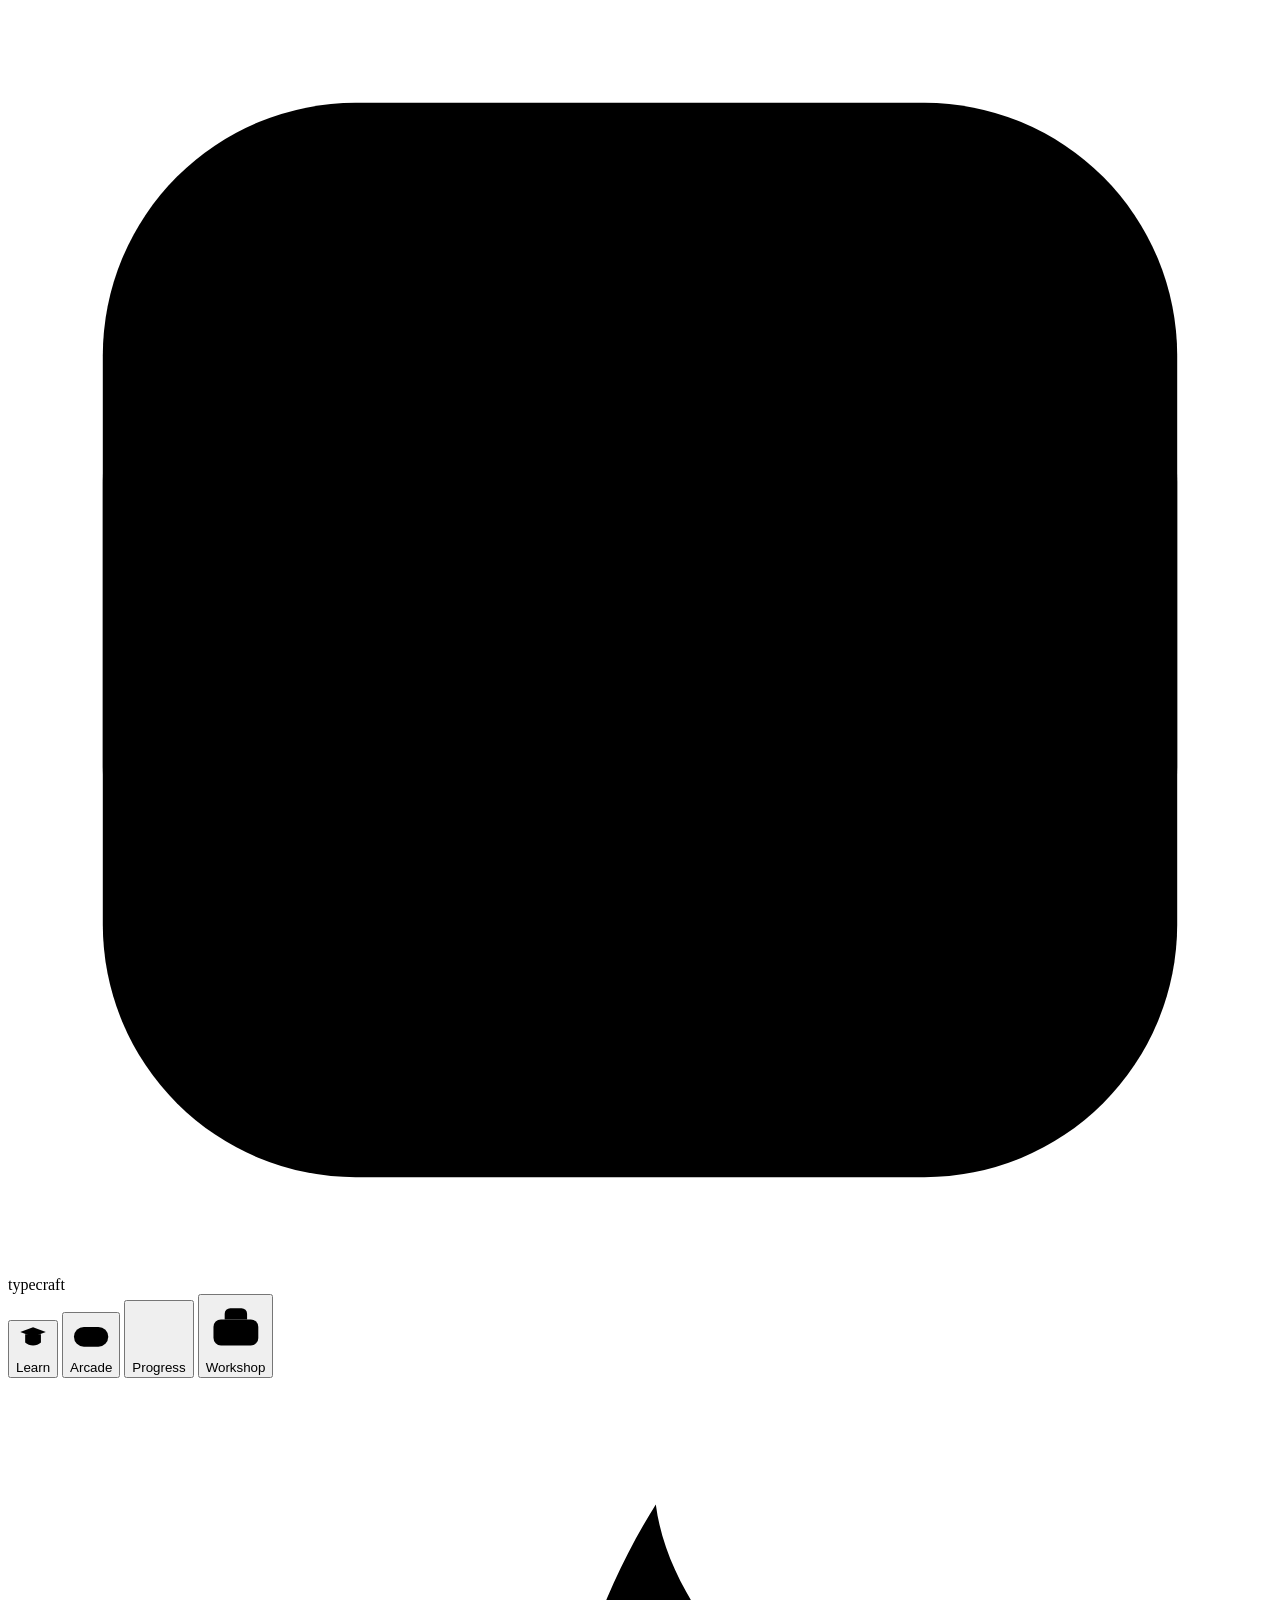
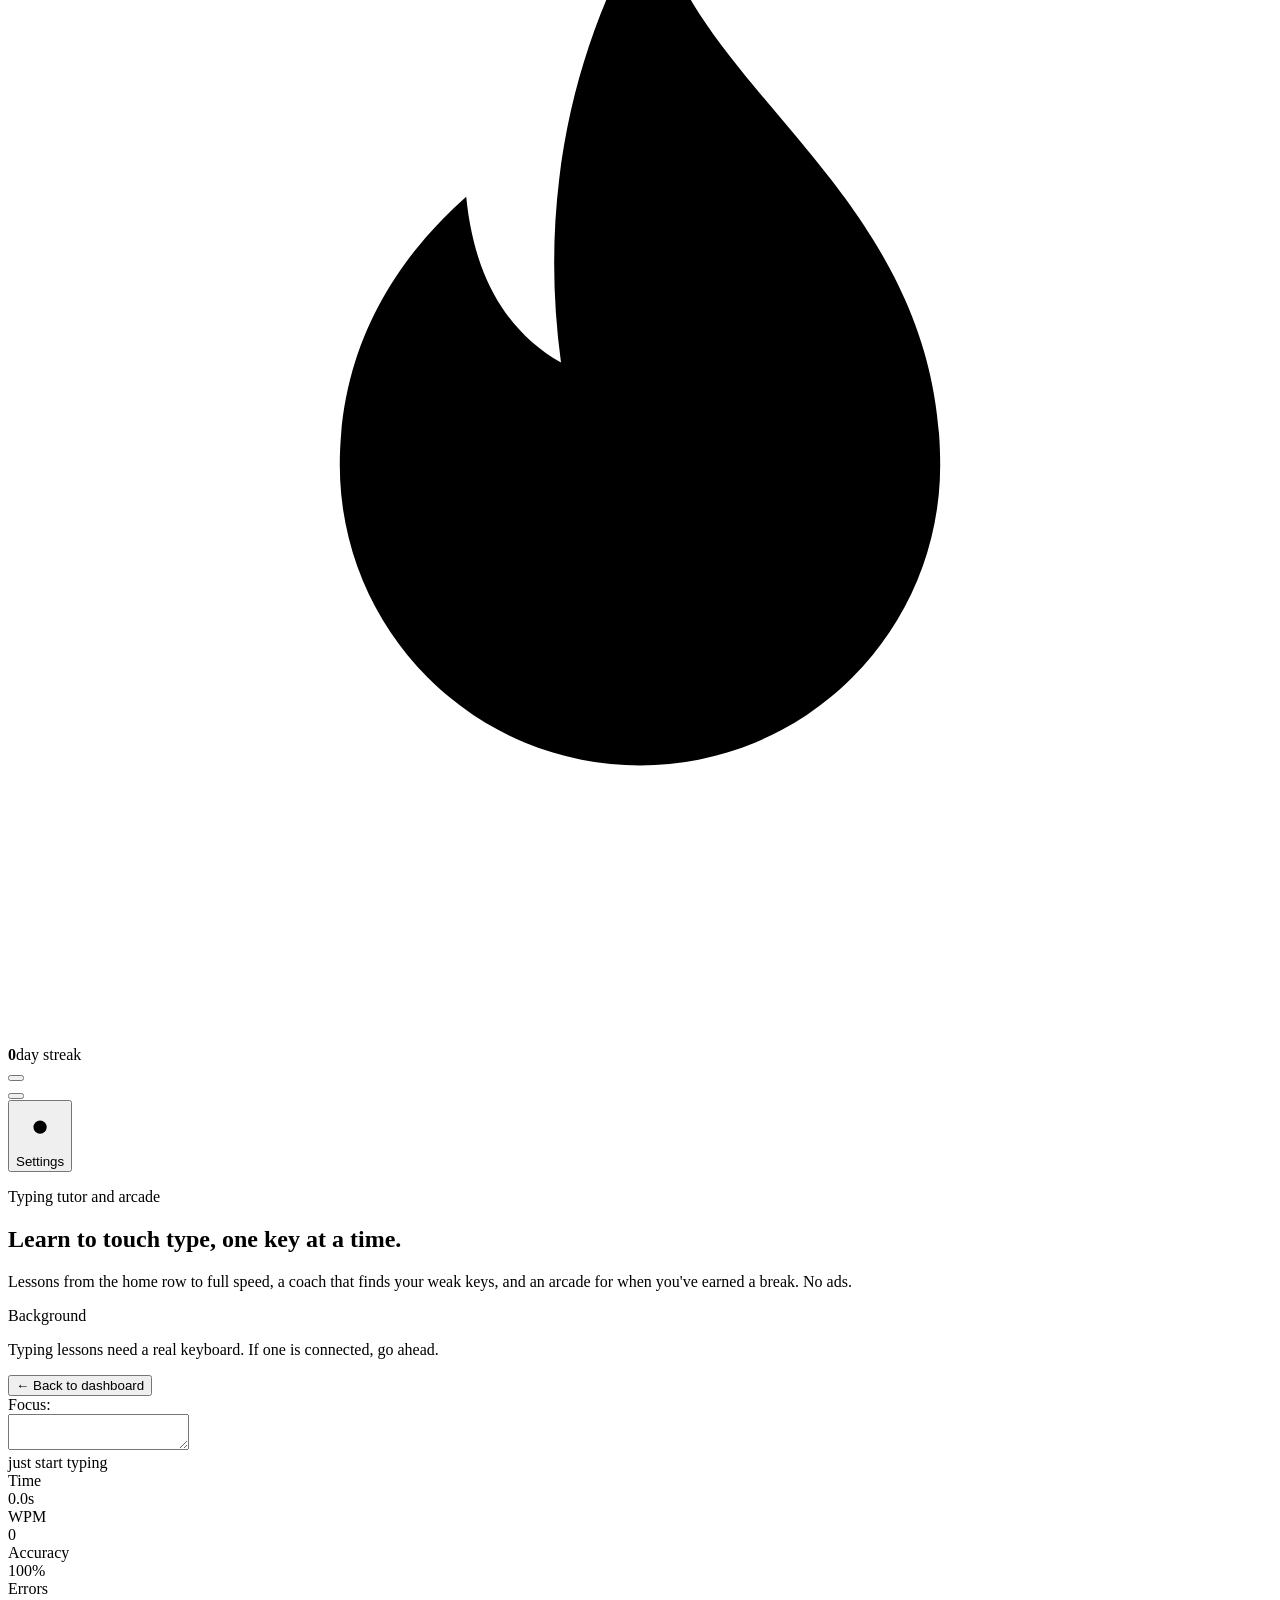
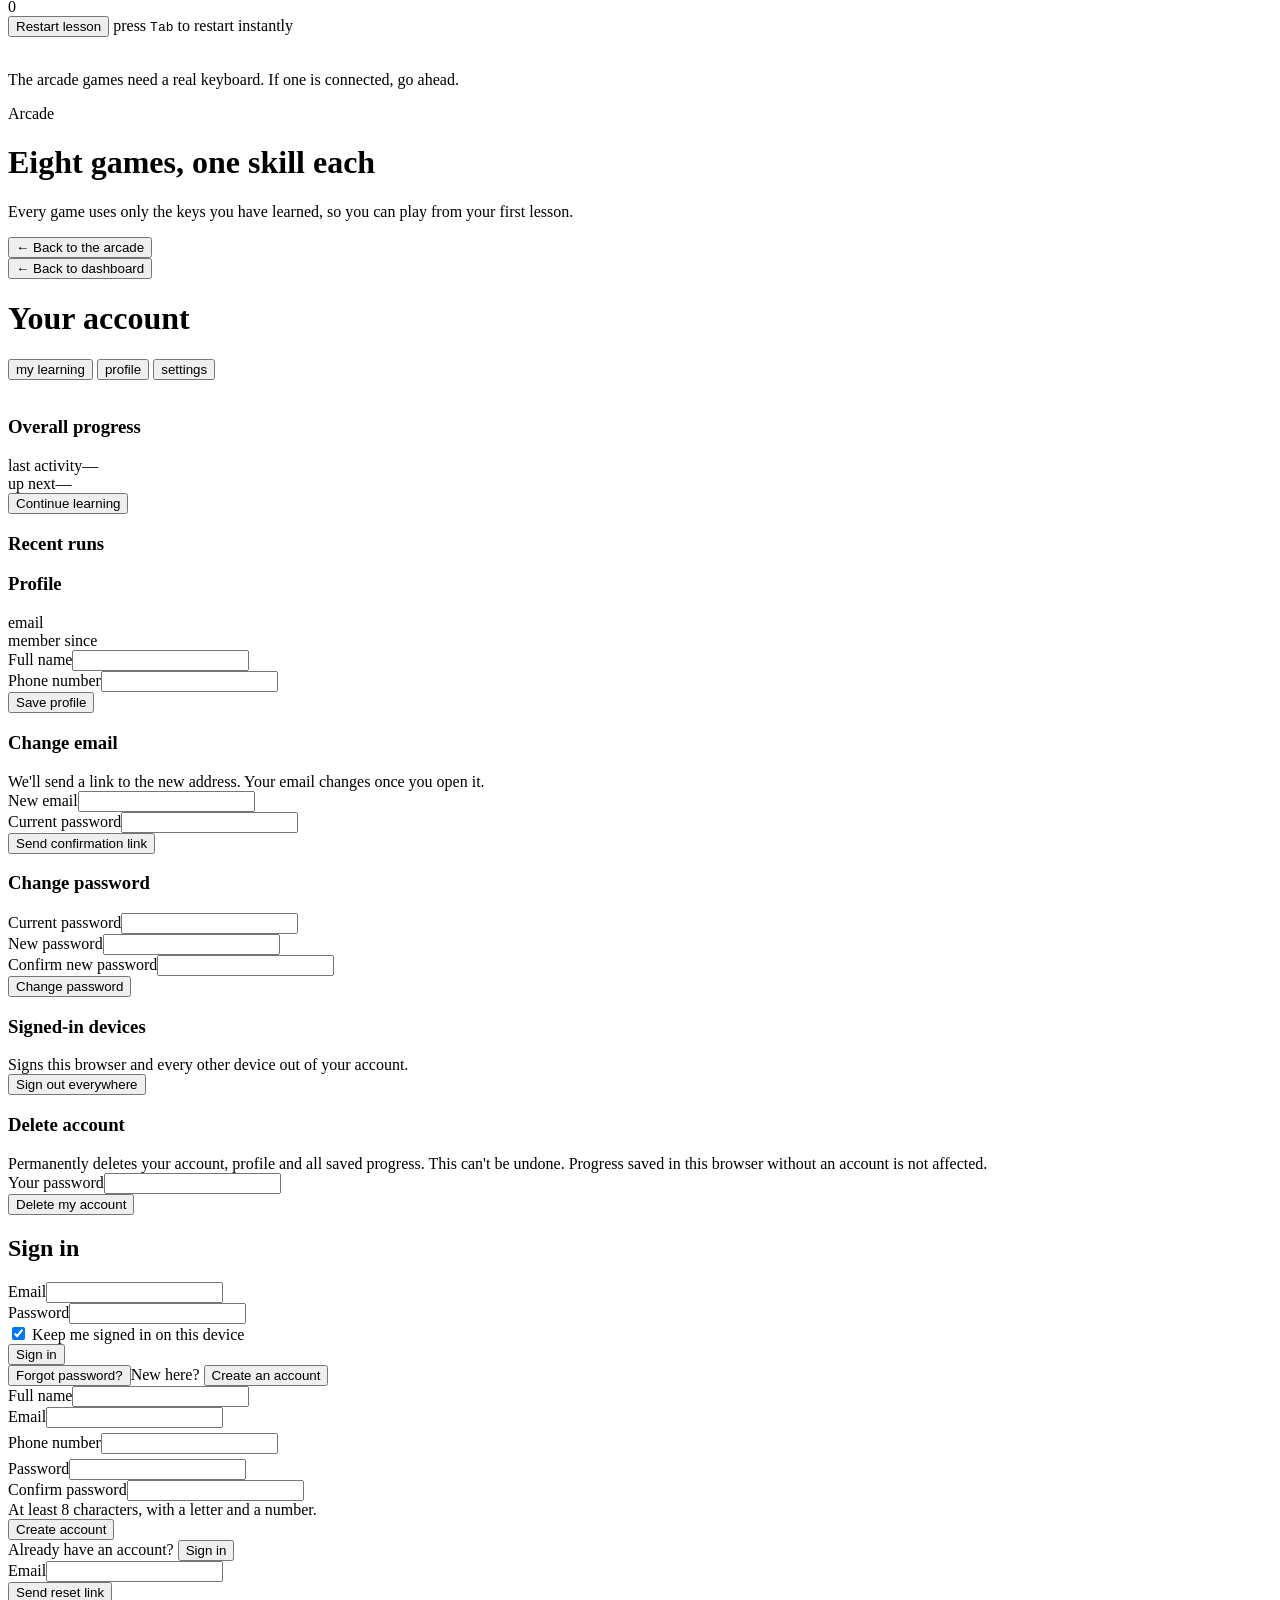
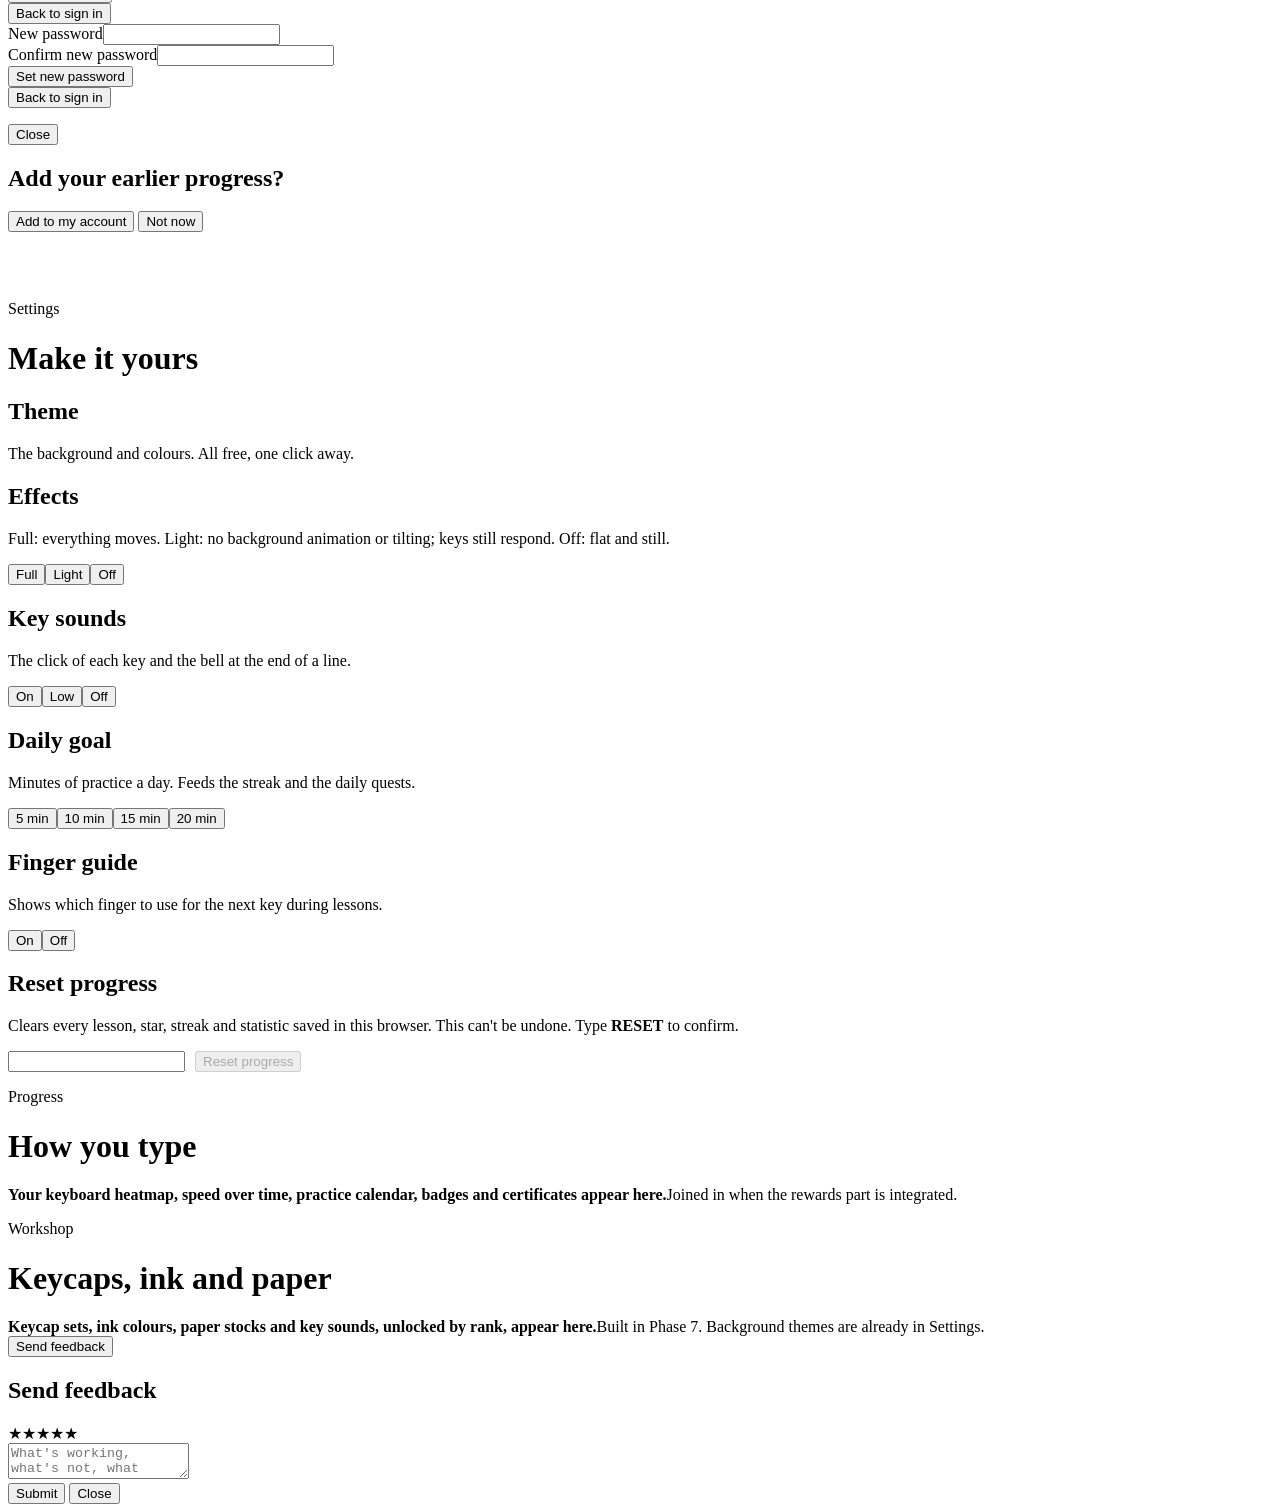
==== index.html @ b1b57174 "Merge pull request #20 from mayankbhadauria08/admin/unlock-rules Unlock conditions: choose each plan" ====
<!DOCTYPE html>
<html lang="en" data-theme="dark">
<head>
<meta charset="UTF-8">
<meta name="viewport" content="width=device-width, initial-scale=1.0">
<title>TypeCraft</title>
<link rel="icon" type="image/svg+xml" href="data:image/svg+xml,%3Csvg xmlns='http://www.w3.org/2000/svg' viewBox='0 0 40 40'%3E%3Crect x='3' y='7' width='34' height='30' rx='8' fill='%23177a6c'/%3E%3Crect x='3' y='3' width='34' height='29' rx='8' fill='%2345cdb6'/%3E%3Cpath d='M12.5 11.5h15v4.2h-5.3V25h-4.4v-9.3h-5.3z' fill='%230c1615'/%3E%3C/svg%3E">
<link rel="preconnect" href="https://fonts.googleapis.com">
<link rel="preconnect" href="https://fonts.gstatic.com" crossorigin>
<link href="https://fonts.googleapis.com/css2?family=Fraunces:ital,opsz,wght@0,9..144,400..700;1,9..144,400..700&family=IBM+Plex+Mono:wght@400;500;600&family=IBM+Plex+Sans:wght@400;500;600&display=swap" rel="stylesheet">
<link rel="manifest" href="manifest.webmanifest">
<meta name="theme-color" content="#070b0a">
<link rel="stylesheet" href="css/app.css">
<link rel="stylesheet" href="css/next.css">
<link rel="stylesheet" href="css/games.css">
<link rel="stylesheet" href="css/rewards.css">
<link rel="stylesheet" href="css/typewriter.css">
<link rel="stylesheet" href="css/plan.css">
</head>
<body>
<canvas id="bgfx" hidden aria-hidden="true"></canvas>

  <div class="app-wrapper">

    <header class="dashboard-header topbar">
      <div class="brand" id="brandHome" title="Home"><svg class="brand-mark" viewBox="0 0 40 40" aria-hidden="true"><rect class="bm-base" x="3" y="7" width="34" height="30" rx="8"/><rect class="bm-top" x="3" y="3" width="34" height="29" rx="8"/><path class="bm-glyph" d="M12.5 11.5h15v4.2h-5.3V25h-4.4v-9.3h-5.3z"/></svg><span>type<span class="brand-accent">craft</span></span></div>
      <nav class="main-nav" aria-label="Main">
        <button id="navLearn" class="nav-btn" title="Learn" aria-current="page"><svg class="nb-svg" viewBox="0 0 16 16" aria-hidden="true"><path d="M2 4.2 8 2l6 2.2L8 6.4z"/><path d="M4.3 5.3v3.9c1 .9 2.3 1.4 3.7 1.4s2.7-.5 3.7-1.4V5.3"/></svg><span class="nav-label">Learn</span></button>
        <button id="funModeBtn" class="nav-btn" title="Arcade"><svg class="nb-svg" viewBox="0 0 16 16" aria-hidden="true"><rect x="1.5" y="4.5" width="13" height="7.5" rx="3.75"/><path d="M5.25 6.75v3M3.75 8.25h3M10.3 7.4h.01M12.1 9.1h.01"/></svg><span class="nav-label">Arcade</span></button>
        <button id="navProgress" class="nav-btn" title="Progress"><svg class="nb-svg" viewBox="0 0 16 16" aria-hidden="true"><path d="M2 13.5h12M4 11V8M7 11V5M10 11V7M13 11V3"/></svg><span class="nav-label">Progress</span></button>
        <button id="navWorkshop" class="nav-btn" title="Workshop"><svg class="nb-svg" viewBox="0 0 16 16" aria-hidden="true"><rect x="2" y="6" width="12" height="7" rx="2"/><path d="M5 6V4.5A1.5 1.5 0 0 1 6.5 3h3A1.5 1.5 0 0 1 11 4.5V6M6 9.5h4"/></svg><span class="nav-label">Workshop</span></button>
      </nav>
      <div class="header-actions">
        <div class="streak-display" title="Consecutive days practiced"><svg class="nb-svg" viewBox="0 0 16 16" aria-hidden="true"><path d="M8.2 1.6c.3 2.3 3.6 3.6 3.6 7.1a3.8 3.8 0 0 1-7.6 0c0-1.5.7-2.6 1.6-3.4.1 1 .5 1.7 1.2 2.1-.3-2.2.2-4.2 1.2-5.8z"/></svg><b id="streakCount">0</b><span class="streak-label">day streak</span></div>
        <div class="rank-chip" id="rankChip" hidden></div>
        <button id="soundToggle" class="nav-btn icon-btn" title="Key sounds: on, low or off"></button>
        <div class="theme-wrap">
          <button id="themeToggle" class="nav-btn icon-btn" title="Background theme" aria-haspopup="true" aria-expanded="false"></button>
          <div class="theme-menu hidden" id="themeMenu" role="group" aria-label="Background theme"></div>
        </div>
        <button id="navSettings" class="nav-btn icon-btn" title="Settings"><svg class="nb-svg" viewBox="0 0 16 16" aria-hidden="true"><circle cx="8" cy="8" r="2.2"/><path d="M8 1.8v1.6M8 12.6v1.6M1.8 8h1.6M12.6 8h1.6M3.6 3.6l1.1 1.1M11.3 11.3l1.1 1.1M3.6 12.4l1.1-1.1M11.3 4.7l1.1-1.1"/></svg><span class="nav-label">Settings</span></button>
        <a class="plan-chip" id="planChip" href="/account/plans" hidden></a>
        <span class="sync-status" id="syncStatus" role="status" aria-live="polite"></span>
        <div class="account-wrap" id="accountWrap" hidden>
          <button id="accountBtn" class="nav-btn account-btn" aria-haspopup="true" aria-expanded="false"></button>
          <div class="account-menu hidden" id="accountMenu" role="menu">
            <div class="am-head"><div class="am-name" id="amName"></div><div class="am-email" id="amEmail"></div></div>
            <a href="/dashboard" role="menuitem" class="am-link">Dashboard</a>
            <button data-acct="learning" role="menuitem">My learning</button>
            <button data-acct="profile" role="menuitem">My profile</button>
            <button data-acct="settings" role="menuitem">Account settings</button>
            <button data-acct="password" role="menuitem">Change password</button>
            <div class="am-sep"></div>
            <a href="/account/plans" role="menuitem" class="am-link" id="amPlans">Plans</a>
            <a href="/account/settings" role="menuitem" class="am-link">Settings</a>
            <div class="am-sep"></div>
            <button id="signOutBtn" role="menuitem">Sign out</button>
          </div>
        </div>
      </div>
    </header>

    <!-- ============ HOME ============ -->
    <div id="homeView">
      <section class="home-hero">
        <p class="eyebrow">Typing tutor and arcade</p>
        <h1 class="headline">Learn to touch type, one key at a time.</h1>
        <p class="lede">Lessons from the home row to full speed, a coach that finds your weak keys, and an arcade for when you've earned a break. No ads.</p>
        <div class="home-machine" id="homeMachineSlot"></div>
      </section>
      <div class="home-stats" id="homeStats"></div>
      <div id="placementOffer" class="coach-panel continue-panel" hidden></div>
      <div id="continuePanel" class="coach-panel continue-panel" hidden></div>
      <div id="questsPanel" class="quests-slot"></div>
      <div id="coachPanel" class="coach-panel"></div>
      <div id="reviewPanel" class="review-panel"></div>
      <section id="packsPanel" class="plan-panel glass" aria-labelledby="packsTitle" hidden></section>
      <section id="customPanel" class="plan-panel glass" aria-labelledby="customTitle" hidden></section>
      <div class="course-map" id="courseMap" aria-label="Course map"></div>
      <div class="config-bar" id="tierFilter"></div>
      <div id="cardDashboard" class="card-dashboard"></div>
      <div class="home-themes" id="homeThemes" role="group" aria-label="Background theme"><span class="eyebrow">Background</span></div>
    </div>

    <!-- ============ LESSON PAGE — Carriage layout ============ -->
    <div id="lessonView">
      <p class="need-kb">Typing lessons need a real keyboard. If one is connected, go ahead.</p>
      <div class="lesson-shell">
        <div class="lesson-head">
          <button class="back-btn" id="backBtn">&larr; Back to dashboard</button>
        </div>
        <div class="lesson-heading">
          <div class="lesson-tier-tag" id="lessonTier"></div>
          <div class="lesson-title" id="lessonTitle"></div>
        </div>
        <div class="key-chips"><span class="chip-label">Focus:</span><div id="keyChips" style="display:flex; gap:6px; flex-wrap:wrap;"></div></div>
        <div class="stage-row" id="stageRow"></div>

        <div class="rail-wrap">
          <div class="rail">
            <div class="rail-track"></div>
            <div class="carriage" id="carriage"></div>
          </div>
        </div>

        <div class="watch-panel" id="watchPanel" hidden>
          <div class="eyebrow">Watch · not scored</div>
          <div class="watch-keys" id="watchKeys"></div>
          <p class="watch-note" id="watchNote"></p>
          <div class="watch-foot"><div class="watch-bar"><i id="watchBar"></i></div><button class="btn secondary" id="watchSkip">Skip</button></div>
        </div>
        <div class="boss-mount" id="bossMount" hidden></div>
        <div class="step-note" id="stepNote" hidden></div>
        <div class="lesson-machine" id="lessonMachine"></div>
        <div class="paper-wrap">
          <div class="paper" id="paper">
            <div class="text-display" id="textDisplay"></div>
            <textarea id="typer" autocomplete="off" autocapitalize="off" autocorrect="off" spellcheck="false"></textarea>
          </div>
          <div class="start-hint" id="startHint"><span>just start typing</span></div>
        </div>

        <div class="stats-row">
          <div class="keycap"><div class="label">Time</div><div class="value" id="statTime">0.0s</div></div>
          <div class="keycap accent"><div class="label">WPM</div><div class="value" id="statWpm">0</div></div>
          <div class="keycap"><div class="label">Accuracy</div><div class="value" id="statAcc">100%</div></div>
          <div class="keycap"><div class="label">Errors</div><div class="value" id="statErr">0</div></div>
        </div>

        <div class="controls">
          <button class="btn secondary" id="restartBtn">Restart lesson</button>
          <span class="hint">press <kbd>Tab</kbd> to restart instantly</span>
        </div>
      </div>

      <div class="hands-card">
        <div class="finger-caption" id="fingerCaption">&nbsp;</div>
        <div class="hands-stage">
          <div class="hand left">
            <div class="fingers">
              <div class="finger h-pinky" data-finger="lp"></div>
              <div class="finger h-ring" data-finger="lr"></div>
              <div class="finger h-middle" data-finger="lm"></div>
              <div class="finger h-index" data-finger="li"></div>
            </div>
            <div class="palm-row"><div class="palm"></div><div class="thumb" data-finger="thumb-l"></div></div>
          </div>
          <div class="hand right">
            <div class="fingers">
              <div class="finger h-index" data-finger="ri"></div>
              <div class="finger h-middle" data-finger="rm"></div>
              <div class="finger h-ring" data-finger="rr"></div>
              <div class="finger h-pinky" data-finger="rp"></div>
            </div>
            <div class="palm-row"><div class="thumb" data-finger="thumb-r"></div><div class="palm"></div></div>
          </div>
        </div>
      </div>
    </div>

    <!-- ============ ARCADE ============ -->
    <div id="funSelectView">
      <p class="need-kb">The arcade games need a real keyboard. If one is connected, go ahead.</p>
      <div class="page-head"><p class="eyebrow">Arcade</p><h1>Eight games, one skill each</h1>
        <p class="lede">Every game uses only the keys you have learned, so you can play from your first lesson.</p></div>
      <section class="daily-banner glass" id="dailyBanner"></section>
      <div class="tcg-cards" id="arcadeCards"></div>
    </div>
    <div id="arcadePlay"><div class="lesson-head"><button class="back-btn" id="arcadeBackBtn">&larr; Back to the arcade</button></div><div class="arcade-stage" id="arcadeStage"></div></div>

    <!-- ============ RESULTS VIEW ============ -->
    <section id="resultsView" class="results-view hidden">
      <div class="results-wrap" id="resultsBody"></div>
    </section>

    <!-- ============ ACCOUNT ============ -->
    <div id="accountView">
      <div class="lesson-head"><button class="back-btn" id="acctBackBtn">&larr; Back to dashboard</button></div>
      <h1 class="acct-title" id="acctTitle">Your account</h1>
      <div class="config-bar" id="acctTabs">
        <button class="config-item active" data-tab="learning">my learning</button>
        <button class="config-item" data-tab="profile">profile</button>
        <button class="config-item" data-tab="settings">settings</button>
      </div>

      <div class="acct-panel" data-panel="learning">
        <div class="home-stats" id="learnStats"></div>
        <div class="acct-section" style="margin-top:18px;">
          <div style="display:flex; justify-content:space-between; align-items:baseline; gap:12px; flex-wrap:wrap;">
            <h3>Overall progress</h3><span class="hint" id="learnOverallText"></span>
          </div>
          <div class="meter"><i id="learnMeter" style="width:0%"></i></div>
          <div class="acct-grid">
            <div class="acct-kv"><span class="k">last activity</span><span class="v" id="learnLast">—</span></div>
            <div class="acct-kv"><span class="k">up next</span><span class="v" id="learnNext">—</span></div>
          </div>
          <div><button class="btn primary" id="learnContinueBtn">Continue learning</button></div>
        </div>
        <div class="acct-section" style="margin-top:18px;">
          <h3>Recent runs</h3>
          <ul class="recent-list" id="learnRecent"></ul>
        </div>
      </div>

      <div class="acct-panel hidden" data-panel="profile">
        <div class="acct-section">
          <h3>Profile</h3>
          <div class="acct-grid">
            <div class="acct-kv"><span class="k">email</span><span class="v" id="profEmail"></span></div>
            <div class="acct-kv"><span class="k">member since</span><span class="v" id="profSince"></span></div>
          </div>
          <div class="form-msg" id="verifyMsg"></div>
          <form class="auth-form" id="profileForm" novalidate>
            <label class="field"><span>Full name</span><input name="fullName" autocomplete="name" maxlength="100" required></label><div class="field-error" data-for="fullName"></div>
            <label class="field"><span>Phone number</span><input name="phoneNumber" type="tel" autocomplete="tel" maxlength="24" required></label><div class="field-error" data-for="phoneNumber"></div>
            <div class="form-msg" data-msg></div>
            <div><button class="btn primary" type="submit">Save profile</button></div>
          </form>
        </div>
        <div class="acct-section" style="margin-top:18px;">
          <h3>Change email</h3>
          <p class="auth-sub" style="margin:0;">We'll send a link to the new address. Your email changes once you open it.</p>
          <form class="auth-form" id="emailChangeForm" novalidate>
            <label class="field"><span>New email</span><input name="newEmail" type="email" autocomplete="email" required></label><div class="field-error" data-for="newEmail"></div>
            <label class="field"><span>Current password</span><input name="password" type="password" autocomplete="current-password" required></label><div class="field-error" data-for="password"></div>
            <div class="form-msg" data-msg></div>
            <div><button class="btn secondary" type="submit">Send confirmation link</button></div>
          </form>
        </div>
      </div>

      <div class="acct-panel hidden" data-panel="settings">
        <div class="acct-section" id="passwordSection">
          <h3>Change password</h3>
          <form class="auth-form" id="changePasswordForm" novalidate>
            <label class="field"><span>Current password</span><input name="currentPassword" type="password" autocomplete="current-password" required></label><div class="field-error" data-for="currentPassword"></div>
            <label class="field"><span>New password</span><input name="newPassword" type="password" autocomplete="new-password" required></label><div class="field-error" data-for="newPassword"></div>
            <label class="field"><span>Confirm new password</span><input name="confirmPassword" type="password" autocomplete="new-password" required></label><div class="field-error" data-for="confirmPassword"></div>
            <div class="form-msg" data-msg></div>
            <div><button class="btn primary" type="submit">Change password</button></div>
          </form>
        </div>
        <div class="acct-section" style="margin-top:18px;">
          <h3>Signed-in devices</h3>
          <p class="auth-sub" style="margin:0;">Signs this browser and every other device out of your account.</p>
          <div class="form-msg" id="signOutAllMsg"></div>
          <div><button class="btn secondary" id="signOutAllBtn">Sign out everywhere</button></div>
        </div>
        <div class="acct-section danger" style="margin-top:18px;">
          <h3>Delete account</h3>
          <p class="auth-sub" style="margin:0;">Permanently deletes your account, profile and all saved progress. This can't be undone. Progress saved in this browser without an account is not affected.</p>
          <form class="auth-form" id="deleteAccountForm" novalidate>
            <label class="field"><span>Your password</span><input name="password" type="password" autocomplete="current-password" required></label><div class="field-error" data-for="password"></div>
            <div class="form-msg" data-msg></div>
            <div><button class="btn danger" type="submit">Delete my account</button></div>
          </form>
        </div>
      </div>
    </div>

    <!-- ============ SIGN IN / SIGN UP / PASSWORD RESET ============ -->
    <div class="overlay hidden" id="authModal" role="dialog" aria-modal="true" aria-labelledby="authTitle">
      <div class="results-card auth-card">
        <h2 id="authTitle">Sign in</h2>
        <p class="auth-sub" id="authSub"></p>

        <form class="auth-form" data-mode="signin" novalidate>
          <label class="field"><span>Email</span><input name="email" type="email" autocomplete="email" required></label><div class="field-error" data-for="email"></div>
          <label class="field"><span>Password</span><input name="password" type="password" autocomplete="current-password" required></label><div class="field-error" data-for="password"></div>
          <label class="check"><input type="checkbox" name="remember" checked> Keep me signed in on this device</label>
          <div class="form-msg" data-msg></div>
          <button class="btn primary" type="submit">Sign in</button>
          <div class="auth-links"><button type="button" class="link-btn" data-goto="forgot">Forgot password?</button><span>New here? <button type="button" class="link-btn" data-goto="signup">Create an account</button></span></div>
        </form>

        <form class="auth-form hidden" data-mode="signup" novalidate>
          <label class="field"><span>Full name</span><input name="fullName" autocomplete="name" maxlength="100" required></label><div class="field-error" data-for="fullName"></div>
          <div class="field-row">
            <div style="flex:1; display:flex; flex-direction:column; gap:5px;"><label class="field"><span>Email</span><input name="email" type="email" autocomplete="email" required></label><div class="field-error" data-for="email"></div></div>
            <div style="flex:1; display:flex; flex-direction:column; gap:5px;"><label class="field"><span>Phone number</span><input name="phoneNumber" type="tel" autocomplete="tel" maxlength="24" required></label><div class="field-error" data-for="phoneNumber"></div></div>
          </div>
          <label class="field"><span>Password</span><input name="password" type="password" autocomplete="new-password" required></label><div class="field-error" data-for="password"></div>
          <label class="field"><span>Confirm password</span><input name="confirmPassword" type="password" autocomplete="new-password" required></label><div class="field-error" data-for="confirmPassword"></div>
          <div class="hint">At least 8 characters, with a letter and a number.</div>
          <div class="form-msg" data-msg></div>
          <button class="btn primary" type="submit">Create account</button>
          <div class="auth-links"><span>Already have an account? <button type="button" class="link-btn" data-goto="signin">Sign in</button></span></div>
        </form>

        <form class="auth-form hidden" data-mode="forgot" novalidate>
          <label class="field"><span>Email</span><input name="email" type="email" autocomplete="email" required></label><div class="field-error" data-for="email"></div>
          <div class="form-msg" data-msg></div>
          <button class="btn primary" type="submit">Send reset link</button>
          <div class="auth-links"><button type="button" class="link-btn" data-goto="signin">Back to sign in</button></div>
        </form>

        <form class="auth-form hidden" data-mode="reset" novalidate>
          <label class="field"><span>New password</span><input name="password" type="password" autocomplete="new-password" required></label><div class="field-error" data-for="password"></div>
          <label class="field"><span>Confirm new password</span><input name="confirmPassword" type="password" autocomplete="new-password" required></label><div class="field-error" data-for="confirmPassword"></div>
          <div class="form-msg" data-msg></div>
          <button class="btn primary" type="submit">Set new password</button>
          <div class="auth-links"><button type="button" class="link-btn" data-goto="signin">Back to sign in</button></div>
        </form>

        <div class="results-actions" style="justify-content:flex-end; margin-top:16px;"><button class="btn secondary" id="authCloseBtn" type="button">Close</button></div>
      </div>
    </div>

    <!-- ============ BRING GUEST PROGRESS INTO THE ACCOUNT ============ -->
    <div class="overlay hidden" id="importModal" role="dialog" aria-modal="true" aria-labelledby="importTitle">
      <div class="results-card auth-card">
        <h2 id="importTitle">Add your earlier progress?</h2>
        <p class="auth-sub" id="importText"></p>
        <div class="form-msg" id="importMsg"></div>
        <div class="results-actions" style="justify-content:flex-start;">
          <button class="btn primary" id="importYesBtn">Add to my account</button>
          <button class="btn secondary" id="importNoBtn">Not now</button>
        </div>
      </div>
    </div>
    <!-- ============ UPGRADE SHEET (plans: js/app.js section 16) ============ -->
    <div class="overlay plan-overlay hidden" id="upgradeSheet" role="dialog" aria-modal="true" aria-labelledby="upgradeTitle">
      <div class="results-card plan-sheet" id="upgradeBody"></div>
    </div>
    <div class="toast hidden" id="toast" role="status" aria-live="polite"></div>


    <!-- ============ SETTINGS ============ -->
    <div id="settingsView">
      <div class="page-head"><p class="eyebrow">Settings</p><h1>Make it yours</h1></div>
      <div class="set-grid">
        <section class="set-card wide"><h2>Theme</h2><p>The background and colours. All free, one click away.</p><div class="theme-list" id="setThemes" role="group" aria-label="Background theme"></div></section>
        <section class="set-card"><h2>Effects</h2><p>Full: everything moves. Light: no background animation or tilting; keys still respond. Off: flat and still.</p><div class="seg" id="setEffects" role="group" aria-label="Effects"><button data-v="full">Full</button><button data-v="light">Light</button><button data-v="off">Off</button></div></section>
        <section class="set-card"><h2>Key sounds</h2><p>The click of each key and the bell at the end of a line.</p><div class="seg" id="setSound" role="group" aria-label="Key sounds"><button data-v="0">On</button><button data-v="1">Low</button><button data-v="2">Off</button></div></section>
        <section class="set-card"><h2>Daily goal</h2><p>Minutes of practice a day. Feeds the streak and the daily quests.</p><div class="seg" id="setGoal" role="group" aria-label="Daily goal"><button data-v="5">5 min</button><button data-v="10">10 min</button><button data-v="15">15 min</button><button data-v="20">20 min</button></div></section>
        <section class="set-card"><h2>Finger guide</h2><p>Shows which finger to use for the next key during lessons.</p><div class="seg" id="setGuide" role="group" aria-label="Finger guide"><button data-v="on">On</button><button data-v="off">Off</button></div></section>
        <section class="set-card danger wide"><h2>Reset progress</h2><p id="resetText">Clears every lesson, star, streak and statistic saved in this browser. This can't be undone. Type <b>RESET</b> to confirm.</p>
          <div style="display:flex;gap:10px;flex-wrap:wrap;align-items:center"><input type="text" id="resetInput" autocomplete="off" spellcheck="false" aria-label="Type RESET to confirm"><button class="btn danger" id="resetBtn" disabled>Reset progress</button></div>
          <div class="form-msg" id="resetMsg"></div></section>
      </div>
    </div>

    <!-- ============ PROGRESS ============ -->
    <div id="progressView">
      <div class="page-head"><p class="eyebrow">Progress</p><h1>How you type</h1></div>
      <div id="progressBody" class="placeholder-card"><b>Your keyboard heatmap, speed over time, practice calendar, badges and certificates appear here.</b>Joined in when the rewards part is integrated.</div>
    </div>

    <!-- ============ WORKSHOP ============ -->
    <div id="workshopView">
      <div class="page-head"><p class="eyebrow">Workshop</p><h1>Keycaps, ink and paper</h1></div>
      <div id="workshopBody" class="placeholder-card"><b>Keycap sets, ink colours, paper stocks and key sounds, unlocked by rank, appear here.</b>Built in Phase 7. Background themes are already in Settings.</div>
    </div>

    <footer class="site-foot"><button id="feedbackBtn" class="nav-btn" title="Send feedback">Send feedback</button></footer>

    <!-- ============ FEEDBACK ============ -->
    <div class="overlay hidden" id="feedbackModal">
      <div class="results-card" style="max-width:480px; text-align:left;">
        <h2>Send feedback</h2>
        <div class="feedback-stars" id="feedbackStars">
          <span data-star="1">★</span><span data-star="2">★</span><span data-star="3">★</span><span data-star="4">★</span><span data-star="5">★</span>
        </div>
        <textarea id="feedbackText" class="feedback-textarea" placeholder="What's working, what's not, what would you like to see next?"></textarea>
        <div class="results-actions" style="justify-content:flex-start;">
          <button class="btn primary" id="feedbackSubmitBtn">Submit</button>
          <button class="btn secondary" id="feedbackCloseBtn">Close</button>
        </div>
        <div id="feedbackHistory" class="feedback-history"></div>
      </div>
    </div>

  </div>

<script src="shared/course-meta.js"></script>
<script src="shared/lesson-access.js"></script>
<script src="shared/rewards-rules.js"></script>
<script src="js/course.js"></script>
<script src="js/games/core.js"></script>
<script src="js/games/storm.js"></script>
<script src="js/games/beat.js"></script>
<script src="js/games/tug.js"></script>
<script src="js/games/ghost.js"></script>
<script src="js/games/pop.js"></script>
<script src="js/games/tower.js"></script>
<script src="js/games/safe.js"></script>
<script src="js/games/boss.js"></script>
<script src="js/games/daily.js"></script>
<script src="js/rewards-ui.js"></script>
<script src="js/typewriter.js"></script>
<script src="js/app.js"></script>
</body>
</html>
---- css/plan.css ----
/* Plans in the trainer (js/app.js section 16): locks, the plan chip, the upgrade sheet,
   practice packs and custom practice. Uses the tokens of css/next.css only. */

/* ---------- lock badge ---------- */
.plan-lock-svg{width:12px;height:12px;flex:none;fill:none;stroke:currentColor;stroke-width:1.5;stroke-linecap:round;stroke-linejoin:round;vertical-align:-1px;margin-right:5px}
.plan-tag{display:inline-flex;align-items:center;gap:0;padding:3px 9px;border-radius:999px;font:500 10.5px/1.3 var(--mono);letter-spacing:.06em;text-transform:uppercase;
  color:var(--brass);background:var(--brass-soft);border:1px solid color-mix(in srgb,var(--brass) 40%,transparent);white-space:nowrap}
.plan-tag .plan-lock-svg{margin-right:5px}
/* a level that opens by progress: a hint, not something to buy */
.plan-tag.plan-tag-progress{background:transparent;border:1px dashed currentColor;color:var(--sub)}

/* locked lesson cards: still readable, clearly not yours yet */
.lesson-card.is-locked{border-style:dashed}
.lesson-card.is-locked .ltitle{color:var(--muted)}
.lesson-card.is-locked .lstars{opacity:.35}
.lesson-card.is-locked .plan-tag{position:absolute;top:10px;right:10px}
.lesson-card.is-locked .lstate{display:none}
.lesson-card.is-locked.recommended{border-color:color-mix(in srgb,var(--brass) 60%,transparent);box-shadow:none}

/* course map: a whole level locked */
.route-node.is-locked b{background:linear-gradient(180deg,var(--glass-2),var(--glass));color:var(--muted);box-shadow:0 5px 0 var(--glass-line);border:1px dashed var(--glass-line)}
.route-node.is-locked b .plan-lock-svg{position:absolute;right:-6px;top:-6px;width:16px;height:16px;padding:2px;margin:0;border-radius:50%;background:var(--brass);stroke:var(--brass-ink)}

/* arcade cards */
.tcg-card.is-locked .plan-tag{margin-left:auto}
.tcg-card.is-locked .tcg-card-best{display:none}
.tcg-card.is-locked h3{color:var(--muted)}

/* buttons with a lock (Continue, Print certificate) */
.btn .plan-lock-svg,.rw-btn .plan-lock-svg{width:13px;height:13px;margin-right:6px}
[data-action="print-certificate"][data-locked]{color:var(--brass)}

/* ---------- plan chip (header) ---------- */
.plan-chip{display:inline-flex;align-items:center;height:28px;padding:0 11px;border-radius:999px;font:500 11.5px/1 var(--mono);letter-spacing:.06em;text-transform:uppercase;
  color:var(--muted);border:1px solid var(--glass-line);background:var(--glass);text-decoration:none;white-space:nowrap}
.plan-chip:hover{color:var(--text);border-color:var(--line-strong)}
.plan-chip.paid{color:var(--brass);border-color:color-mix(in srgb,var(--brass) 45%,transparent);background:var(--brass-soft)}
.plan-chip[hidden]{display:none}
.plan-chip:focus-visible,.am-link:focus-visible,.plan-sheet a:focus-visible,.plan-sheet button:focus-visible,.pack-card:focus-visible,.pack-ex:focus-visible{outline:2px solid var(--teal);outline-offset:2px}

/* account menu links look like its buttons */
.account-menu .am-link{display:block;color:var(--text);font-size:12.5px;padding:8px 11px;border-radius:8px;text-decoration:none}
.account-menu .am-link:hover{background:var(--fill)}

/* ---------- upgrade sheet ---------- */
.plan-overlay{z-index:40}
.plan-sheet{position:relative;max-width:560px;text-align:left;padding:28px 28px 24px;display:flex;flex-direction:column;gap:12px}
.plan-sheet h2{margin:0;font:560 26px/1.15 var(--display)}
.plan-sheet .lede{font-size:15px}
.plan-x{position:absolute;top:12px;right:12px;width:34px;height:34px;border-radius:10px;border:1px solid var(--glass-line);background:var(--glass);color:var(--muted);font-size:20px;line-height:1;cursor:pointer}
.plan-x:hover{color:var(--text)}
.plan-options{list-style:none;margin:4px 0 0;padding:0;display:flex;flex-direction:column;gap:10px}
.plan-option{display:flex;align-items:center;justify-content:space-between;gap:12px 16px;flex-wrap:wrap;padding:14px 16px;border-radius:14px;border:1px solid var(--glass-line);background:var(--glass)}
.plan-option.recommended{border-color:color-mix(in srgb,var(--brass) 55%,transparent);box-shadow:0 0 0 1px color-mix(in srgb,var(--brass) 30%,transparent)}
.plan-option-main{display:flex;flex-direction:column;gap:3px;min-width:0;flex:1 1 220px}
.plan-option-main b{font:600 15px/1.2 var(--sans)}
.plan-option-main small{color:var(--muted);font-size:12.5px;line-height:1.4}
.plan-reco{align-self:flex-start;font:500 10px/1.3 var(--mono);letter-spacing:.08em;text-transform:uppercase;color:var(--brass);background:var(--brass-soft);padding:2px 7px;border-radius:999px}
.plan-option-buy{display:flex;align-items:center;gap:12px;flex-wrap:wrap}
.plan-price{font:600 18px/1 var(--mono)}
.plan-price small{font:500 11px/1 var(--mono);color:var(--muted)}
.plan-sheet .btn{text-decoration:none;display:inline-flex;align-items:center;justify-content:center}
.plan-sheet-actions{display:flex;gap:10px;flex-wrap:wrap;justify-content:flex-end;margin-top:6px}
.plan-note{color:var(--muted);font-size:13.5px;line-height:1.5;margin:0}

/* ---------- home panels: practice packs, custom practice ---------- */
.plan-panel{border-radius:var(--radius);padding:20px 22px;display:flex;flex-direction:column;gap:14px}
.plan-panel[hidden]{display:none}
.plan-panel-head{display:flex;align-items:flex-start;justify-content:space-between;gap:12px}
.plan-panel h2{margin:4px 0 0;font:560 22px/1.15 var(--display)}
.plan-actions{display:flex;gap:10px;flex-wrap:wrap}

.pack-grid{display:grid;grid-template-columns:repeat(auto-fill,minmax(220px,1fr));gap:12px}
.pack-card{font:inherit;color:inherit;text-align:left;cursor:pointer;display:flex;flex-direction:column;gap:6px;padding:16px;border-radius:14px;
  border:1px solid var(--glass-line);background:linear-gradient(160deg,var(--glass-2),var(--glass));transition:border-color .14s,transform .14s}
.pack-card:hover{border-color:var(--teal);transform:translateY(-2px)}
.pack-card b{font:560 17px/1.2 var(--display)}
.pack-card span{color:var(--muted);font-size:13px;line-height:1.45}
.pack-card small{margin-top:auto;font:500 11px/1.3 var(--mono);letter-spacing:.06em;text-transform:uppercase;color:var(--teal)}
.pack-card.is-locked{border-style:dashed}
.pack-card.is-locked small{color:var(--brass)}
.pack-card.is-locked:hover{border-color:var(--brass)}
.pack-card.skeleton{min-height:110px;cursor:default;background:linear-gradient(90deg,var(--glass) 25%,var(--glass-2) 50%,var(--glass) 75%);background-size:200% 100%;animation:planShimmer 1.4s linear infinite}
@keyframes planShimmer{to{background-position:-200% 0}}
:root[data-fx="off"] .pack-card.skeleton{animation:none}

.pack-open{display:flex;flex-direction:column;gap:12px}
.pack-open-head{display:flex;flex-direction:column;gap:6px;align-items:flex-start}
.pack-open-head h3{margin:0;font:560 19px/1.2 var(--display)}
.pack-exercises{display:grid;grid-template-columns:repeat(auto-fill,minmax(200px,1fr));gap:8px}
.pack-ex{font:inherit;color:inherit;text-align:left;cursor:pointer;display:flex;flex-direction:column;gap:3px;padding:11px 13px;border-radius:12px;border:1px solid var(--glass-line);background:var(--glass)}
.pack-ex:hover{border-color:var(--teal);background:var(--teal-soft)}
.pack-ex b{font:600 13.5px/1.3 var(--sans)}
.pack-ex small{font:500 11px/1.2 var(--mono);color:var(--muted)}

.custom-field{display:block}
.custom-field textarea{width:100%;box-sizing:border-box;min-height:110px;resize:vertical;padding:12px 14px;border-radius:12px;border:1px solid var(--line-strong);
  background:var(--surface);color:var(--text);font:400 14px/1.55 var(--mono)}
.custom-field textarea:focus{outline:2px solid var(--teal);outline-offset:1px;border-color:transparent}
.custom-foot{display:flex;justify-content:space-between;gap:12px;flex-wrap:wrap;align-items:baseline}
#customCount{font-family:var(--mono);font-size:12px}
#customCount.over{color:var(--red)}
#customMsg.error{color:var(--red)}
.sr-only{position:absolute;width:1px;height:1px;padding:0;margin:-1px;overflow:hidden;clip:rect(0,0,0,0);white-space:nowrap;border:0}

/* ---------- small screens ---------- */
@media (max-width:640px){
  .plan-chip{height:26px;padding:0 9px;font-size:10.5px}
  .plan-overlay{align-items:flex-end;padding:0}
  .plan-sheet{max-width:none;border-radius:20px 20px 0 0;padding:22px 18px calc(18px + env(safe-area-inset-bottom));max-height:92vh;overflow:auto}
  .plan-sheet h2{font-size:22px;padding-right:36px}
  .plan-option-buy{width:100%;justify-content:space-between}
  .plan-sheet-actions{justify-content:stretch}
  .plan-sheet-actions .btn{flex:1}
  .plan-panel{padding:16px}
  .plan-panel-head{flex-direction:column}
  .lesson-card.is-locked .plan-tag{top:8px;right:8px;padding:2px 7px}
}
/* under a level's heading while it has not opened yet by progress */
.tier-lock{display:flex;align-items:center;gap:6px;margin:-4px 0 12px;color:var(--sub);font-size:13px}
.tier-lock .plan-lock-svg{flex:none}
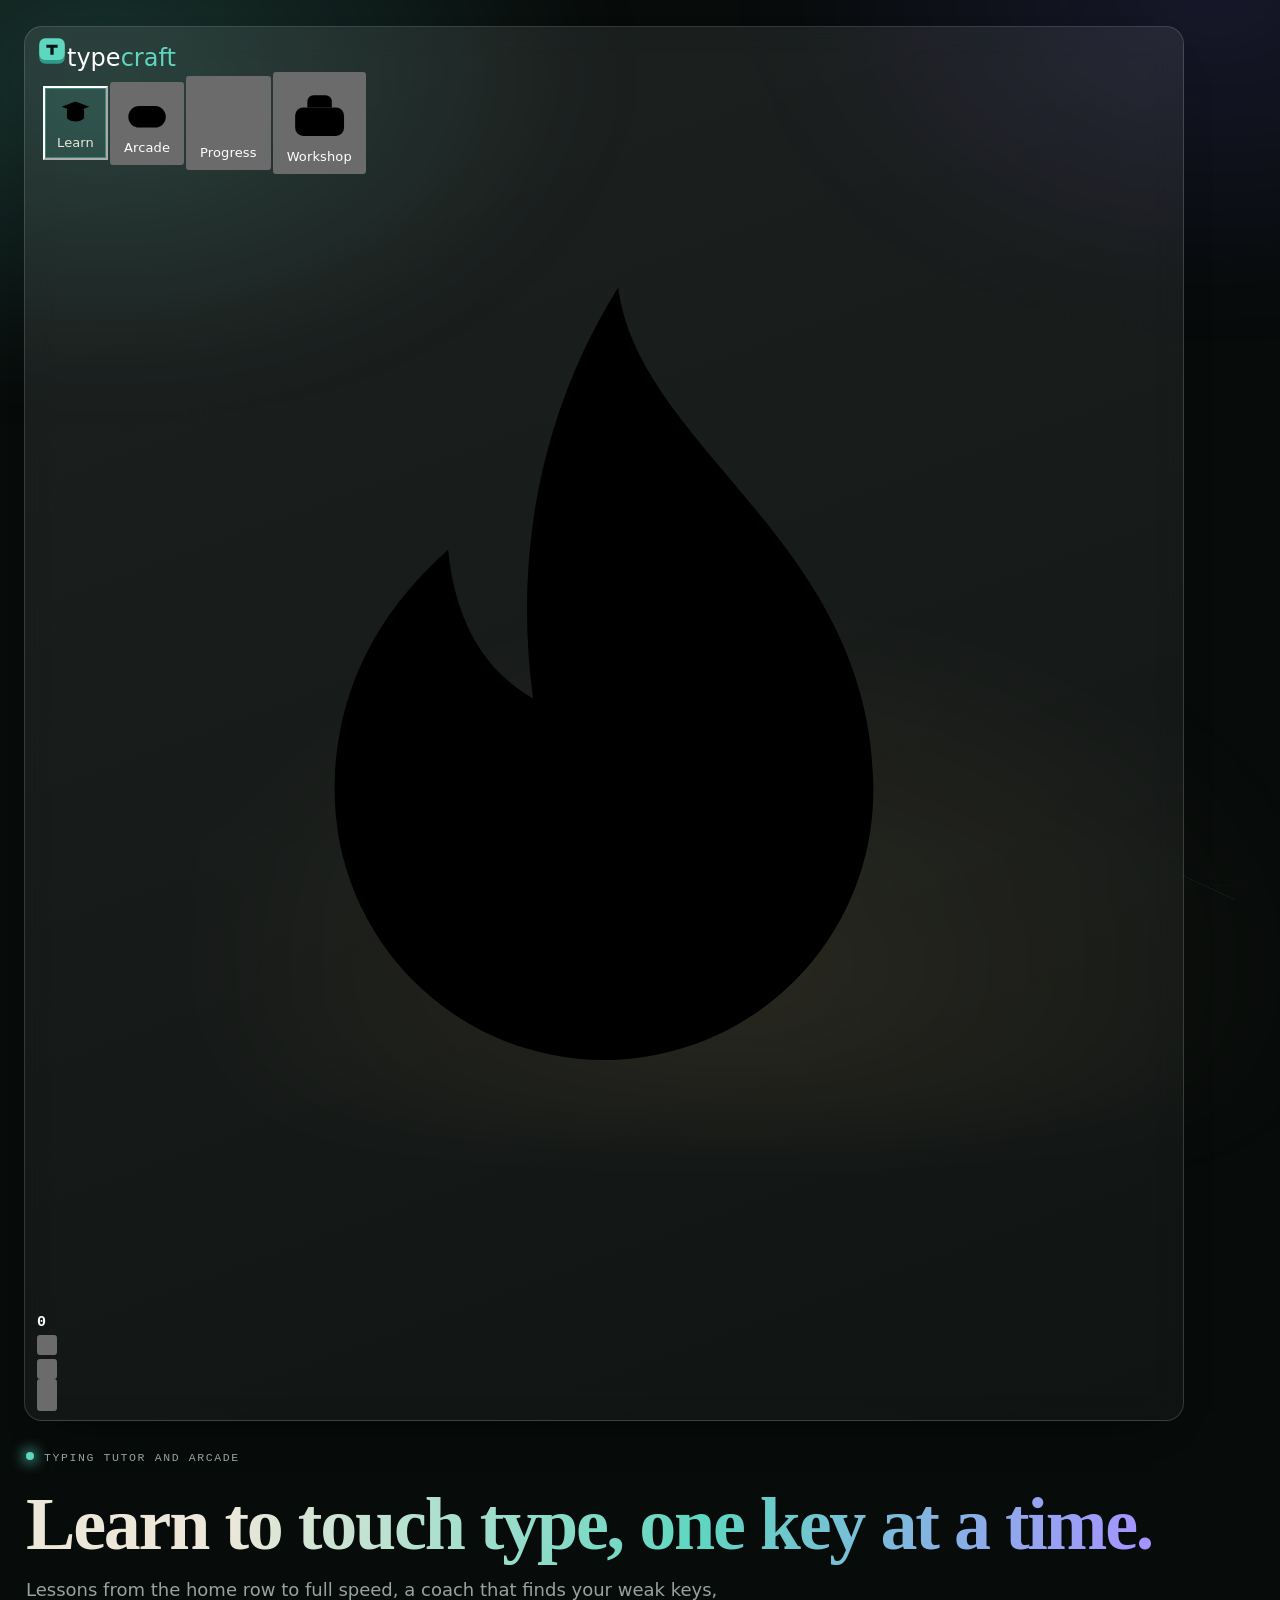
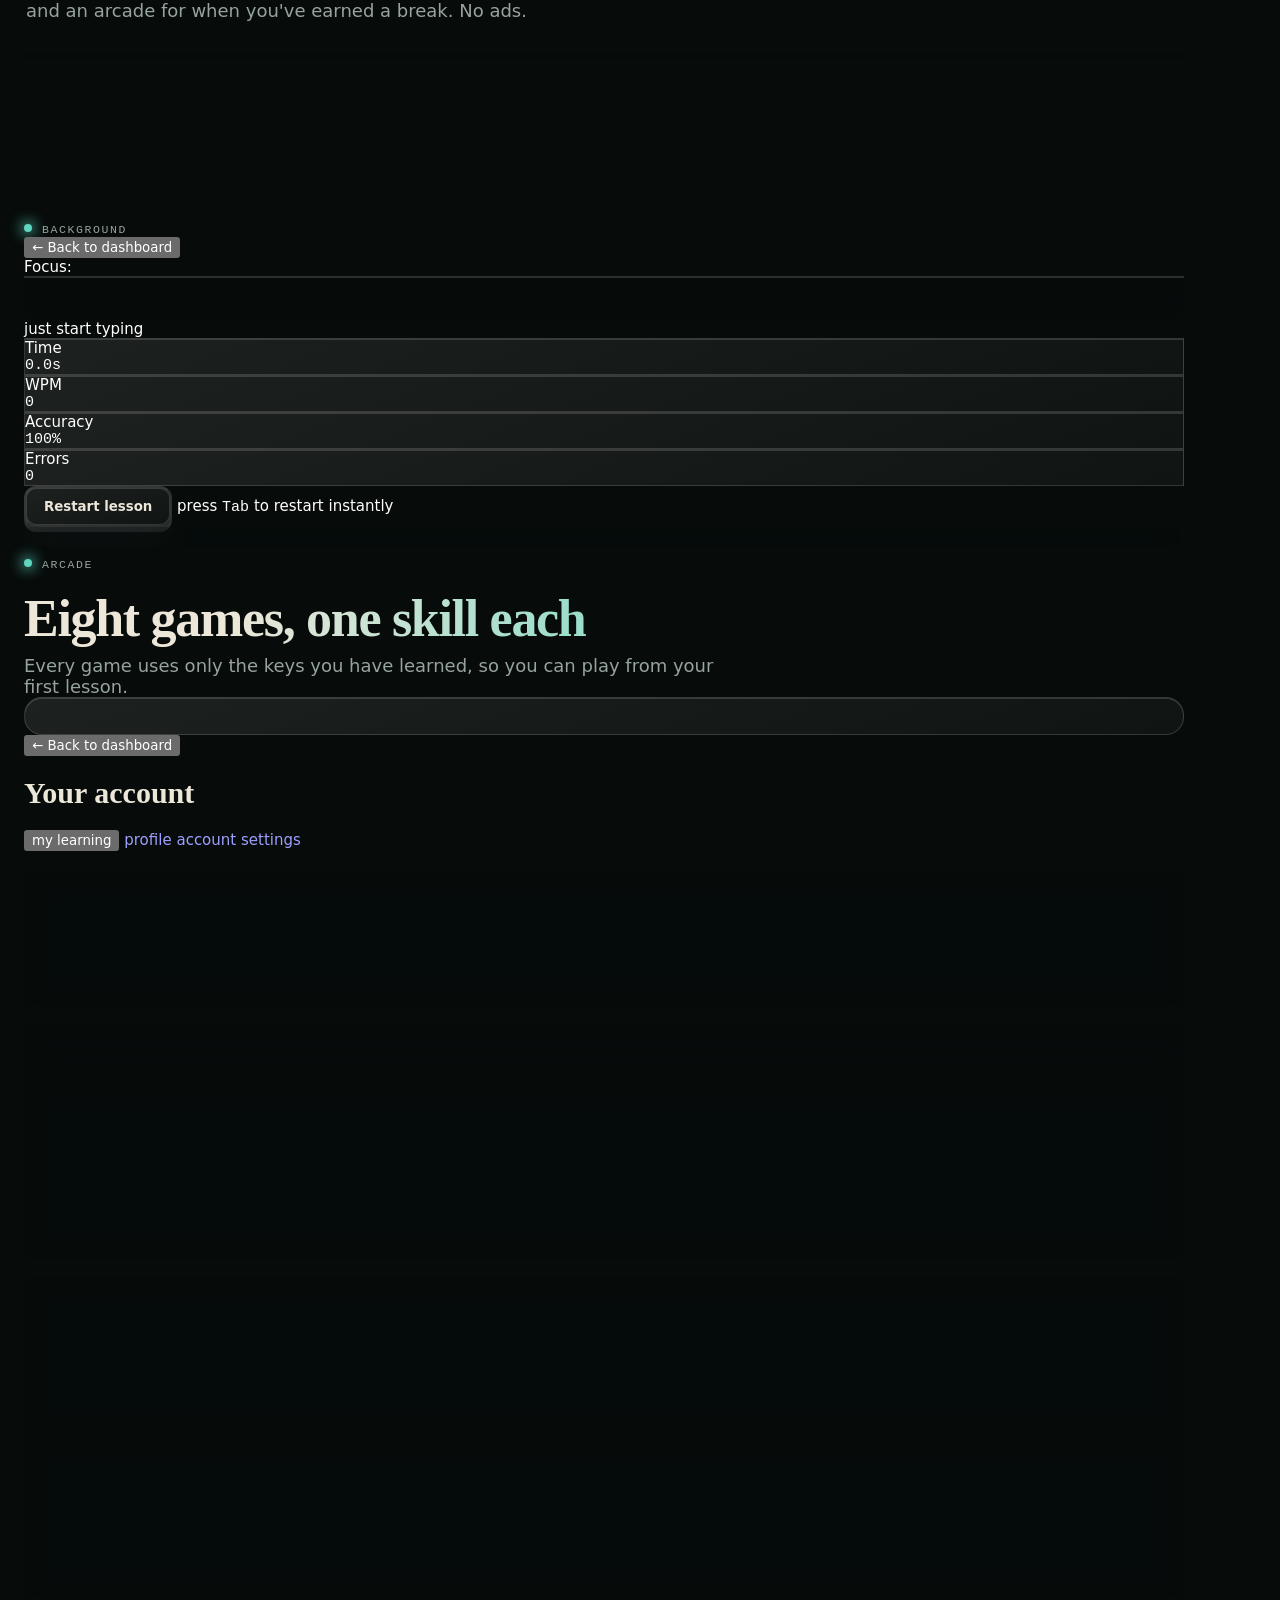
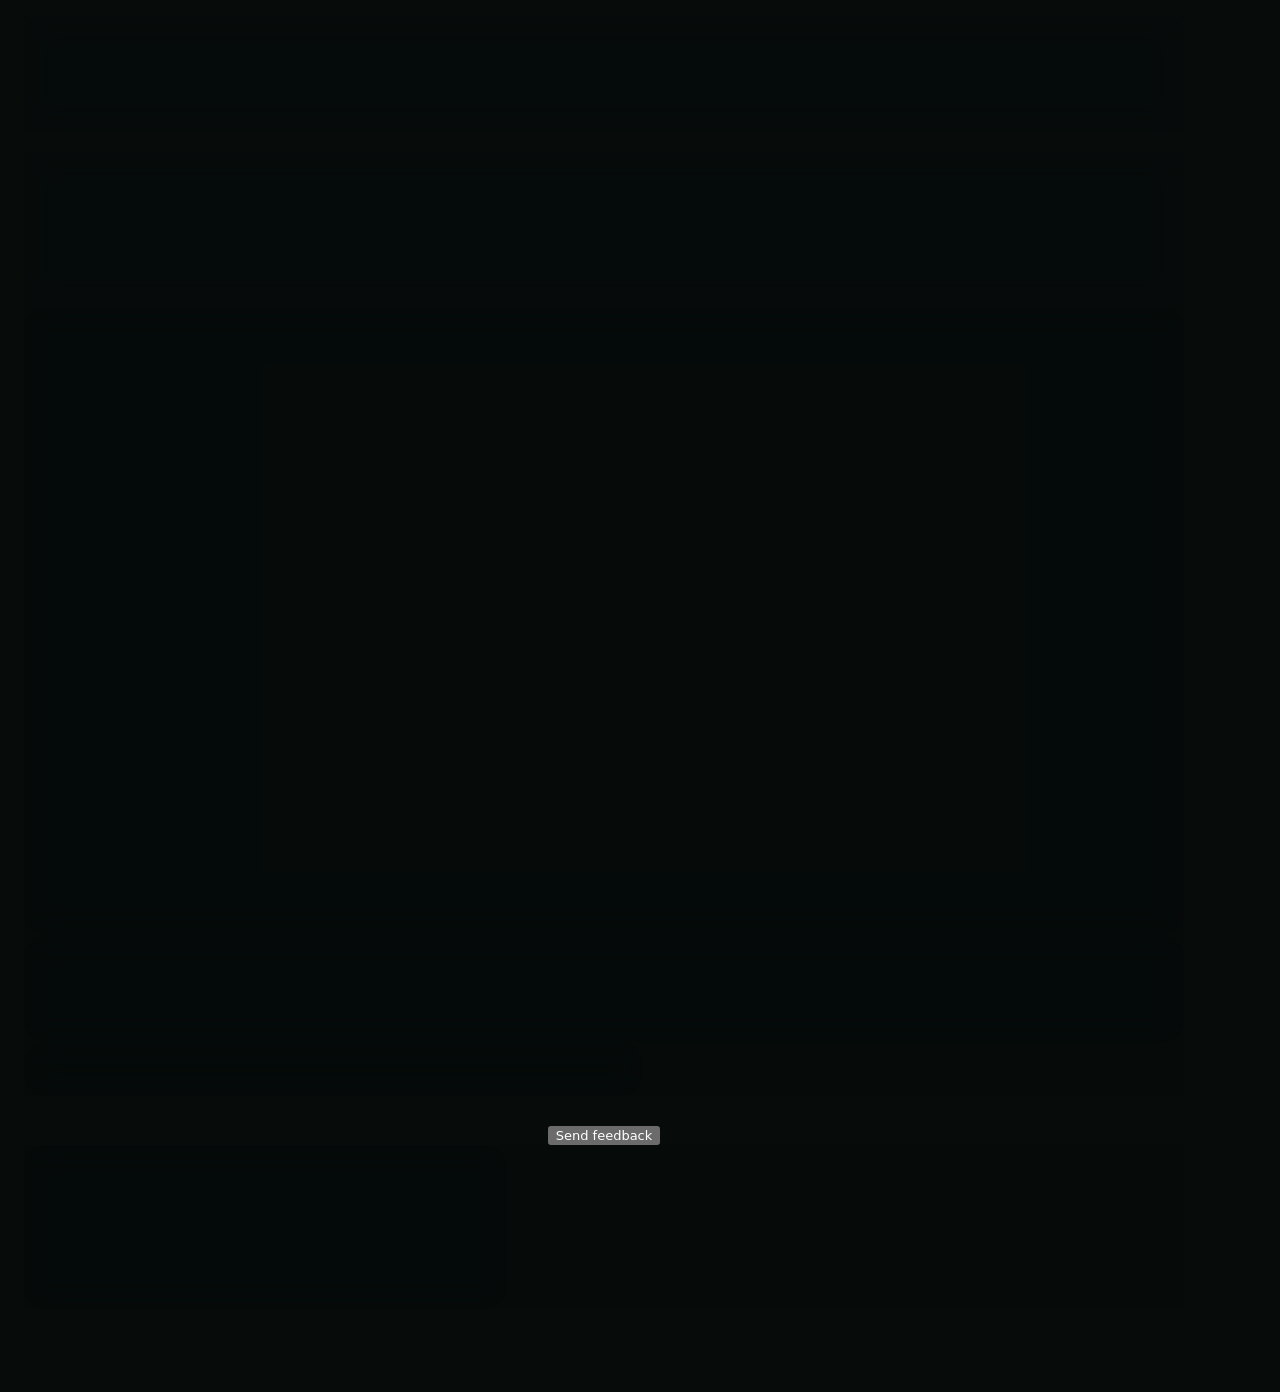
==== commit fd6a3fe9: "Trainer: solid top-bar menus, a gear for Settings, one place for account settings - The account and " ====
--- a/index.html
+++ b/index.html
@@ -38,7 +38,7 @@
           <button id="themeToggle" class="nav-btn icon-btn" title="Background theme" aria-haspopup="true" aria-expanded="false"></button>
           <div class="theme-menu hidden" id="themeMenu" role="group" aria-label="Background theme"></div>
         </div>
-        <button id="navSettings" class="nav-btn icon-btn" title="Settings"><svg class="nb-svg" viewBox="0 0 16 16" aria-hidden="true"><circle cx="8" cy="8" r="2.2"/><path d="M8 1.8v1.6M8 12.6v1.6M1.8 8h1.6M12.6 8h1.6M3.6 3.6l1.1 1.1M11.3 11.3l1.1 1.1M3.6 12.4l1.1-1.1M11.3 4.7l1.1-1.1"/></svg><span class="nav-label">Settings</span></button>
+        <button id="navSettings" class="nav-btn icon-btn" title="Practice settings: theme, sounds, daily goal" aria-label="Practice settings"><svg class="nb-svg" viewBox="0 0 24 24" stroke-width="2.1" aria-hidden="true"><path d="M12.22 2h-.44a2 2 0 0 0-2 2v.18a2 2 0 0 1-1 1.73l-.43.25a2 2 0 0 1-2 0l-.15-.08a2 2 0 0 0-2.73.73l-.22.38a2 2 0 0 0 .73 2.73l.15.1a2 2 0 0 1 1 1.72v.51a2 2 0 0 1-1 1.74l-.15.09a2 2 0 0 0-.73 2.73l.22.38a2 2 0 0 0 2.73.73l.15-.08a2 2 0 0 1 2 0l.43.25a2 2 0 0 1 1 1.73V20a2 2 0 0 0 2 2h.44a2 2 0 0 0 2-2v-.18a2 2 0 0 1 1-1.73l.43-.25a2 2 0 0 1 2 0l.15.08a2 2 0 0 0 2.73-.73l.22-.39a2 2 0 0 0-.73-2.73l-.15-.08a2 2 0 0 1-1-1.74v-.5a2 2 0 0 1 1-1.74l.15-.09a2 2 0 0 0 .73-2.73l-.22-.38a2 2 0 0 0-2.73-.73l-.15.08a2 2 0 0 1-2 0l-.43-.25a2 2 0 0 1-1-1.73V4a2 2 0 0 0-2-2z"/><circle cx="12" cy="12" r="3"/></svg><span class="nav-label">Settings</span></button>
         <a class="plan-chip" id="planChip" href="/account/plans" hidden></a>
         <span class="sync-status" id="syncStatus" role="status" aria-live="polite"></span>
         <div class="account-wrap" id="accountWrap" hidden>
@@ -46,13 +46,13 @@
           <div class="account-menu hidden" id="accountMenu" role="menu">
             <div class="am-head"><div class="am-name" id="amName"></div><div class="am-email" id="amEmail"></div></div>
             <a href="/dashboard" role="menuitem" class="am-link">Dashboard</a>
+            <a href="/exam-practice" role="menuitem" class="am-link">Exam practice</a>
+            <a href="/account/certificates" role="menuitem" class="am-link">Certificates</a>
             <button data-acct="learning" role="menuitem">My learning</button>
-            <button data-acct="profile" role="menuitem">My profile</button>
-            <button data-acct="settings" role="menuitem">Account settings</button>
-            <button data-acct="password" role="menuitem">Change password</button>
+            <a href="/account/profile" role="menuitem" class="am-link">Profile</a>
+            <a href="/account/settings" role="menuitem" class="am-link">Account settings</a>
             <div class="am-sep"></div>
             <a href="/account/plans" role="menuitem" class="am-link" id="amPlans">Plans</a>
-            <a href="/account/settings" role="menuitem" class="am-link">Settings</a>
             <div class="am-sep"></div>
             <button id="signOutBtn" role="menuitem">Sign out</button>
           </div>
@@ -179,8 +179,8 @@
       <h1 class="acct-title" id="acctTitle">Your account</h1>
       <div class="config-bar" id="acctTabs">
         <button class="config-item active" data-tab="learning">my learning</button>
-        <button class="config-item" data-tab="profile">profile</button>
-        <button class="config-item" data-tab="settings">settings</button>
+        <a class="config-item" href="/account/profile">profile</a>
+        <a class="config-item" href="/account/settings">account settings</a>
       </div>
 
       <div class="acct-panel" data-panel="learning">
@@ -376,6 +376,7 @@
 <script src="shared/lesson-access.js"></script>
 <script src="shared/rewards-rules.js"></script>
 <script src="js/course.js"></script>
+<script src="shared/course-edits.js"></script>
 <script src="js/games/core.js"></script>
 <script src="js/games/storm.js"></script>
 <script src="js/games/beat.js"></script>
--- a/css/next.css
+++ b/css/next.css
@@ -0,0 +1,300 @@
+/* ==========================================================================
+   TYPECRAFT NEXT — look and themes (from docs/design-preview.html)
+   Loaded after css/app.css. The design tokens below are the source of every
+   colour; the older token names used by app.css are mapped onto them.
+   Themes: :root[data-bg] = letters (default) | aurora | neon | space | sunset
+   | ocean | gold | paper. Effects: :root[data-fx] = full | light | off.
+   ========================================================================== */
+:root{
+  color-scheme:dark;
+  --display:'Fraunces',Georgia,'Times New Roman',serif;
+  --sans:'IBM Plex Sans',system-ui,-apple-system,'Segoe UI',sans-serif;
+  --mono:'IBM Plex Mono',ui-monospace,'SF Mono',Menlo,Consolas,monospace;
+  /* Floating letters (default) */
+  --bg:#070b0a; --surface:#101716; --raise:#172120;
+  --text:#ece7d9; --muted:#96a39e;
+  --line:rgba(236,231,217,.12); --line-strong:rgba(236,231,217,.26);
+  --teal:#5fd6c0; --teal-deep:#2e9a89; --teal-ink:#0b1514; --teal-soft:rgba(95,214,192,.13);
+  --violet:#a594ff;
+  --brass:#e2b65f; --brass-ink:#201503; --brass-soft:rgba(226,182,95,.14);
+  --red:#ff7b6e; --red-soft:rgba(255,123,110,.16);
+  --g1:rgba(95,214,192,.20); --g2:rgba(126,108,255,.14); --g3:rgba(226,182,95,.10);
+  --glass:rgba(255,255,255,.04); --glass-2:rgba(255,255,255,.09); --glass-line:rgba(255,255,255,.15);
+  --grid:rgba(95,214,192,.16); --deep:rgba(0,0,0,.8);
+  --mach:#17322e; --mach-hi:#27544d; --mach-lo:#0a1715; --mach-text:#d9e6e1; --mach-muted:#8fb0a8; --mach-brass:#e2b65f;
+  --sheet:#f6f0e1; --sheet-ink:#26221b;
+  --kt:#253532; --kt-hi:#364c46; --ks:#060b0a; --kl:#ece7d9;
+
+  /* older names used throughout app.css */
+  --sub-alt:var(--surface); --fill:var(--raise); --sub:var(--muted);
+  --typed:color-mix(in srgb, var(--teal) 50%, var(--muted));
+  --accent:var(--teal); --accent-ink:var(--teal-ink); --accent-deep:var(--teal-deep); --accent-soft:var(--teal-soft);
+  --error:var(--red); --error-ink:#2a0d0a; --error-deep:color-mix(in srgb, var(--red) 70%, #000); --error-soft:var(--red-soft);
+  --border:var(--line); --border-strong:var(--line-strong); --key-edge:color-mix(in srgb, var(--bg) 70%, #000);
+  --shadow:var(--deep); --scrim:color-mix(in srgb, var(--bg) 78%, transparent); --glow:var(--g1);
+  --surface-alt:var(--surface); --text-primary:var(--text); --text-muted:var(--muted); --caret:var(--teal);
+  --radius:16px;
+}
+:root[data-bg="aurora"]{--bg:#101716;--surface:#172120;--raise:#1e2a28;--g1:rgba(95,214,192,.30);--g2:rgba(126,108,255,.28);--g3:rgba(226,182,95,.16)}
+:root[data-bg="neon"]{--bg:#0b0618;--surface:#150b2b;--raise:#1d1038;--text:#f5eeff;--muted:#ac9fcc;--teal:#ff5fd2;--teal-deep:#b3308f;--teal-ink:#1c0424;--teal-soft:rgba(255,95,210,.14);--violet:#4de3ff;--g1:rgba(255,95,210,.34);--g2:rgba(77,227,255,.26);--g3:rgba(140,80,255,.30);--grid:rgba(255,95,210,.45);--mach:#2a1650;--mach-hi:#4b2b88;--mach-lo:#10071f;--mach-muted:#b9a6e8;--kt:#2b1b4d;--kt-hi:#43307a;--ks:#090414}
+:root[data-bg="space"]{--bg:#04060d;--surface:#0c1120;--raise:#131a2e;--text:#eaf1ff;--muted:#93a1bd;--teal:#8fc7ff;--teal-deep:#3f78c4;--teal-ink:#06101f;--teal-soft:rgba(143,199,255,.14);--violet:#b69cff;--g1:rgba(80,130,255,.26);--g2:rgba(150,90,255,.24);--g3:rgba(60,200,255,.12);--mach:#1b2740;--mach-hi:#2f4470;--mach-lo:#090e1a;--mach-muted:#9db3d9;--kt:#1c2740;--kt-hi:#2c3d63;--ks:#05080f}
+:root[data-bg="sunset"]{--bg:#170b10;--surface:#22111a;--raise:#2c1722;--text:#fff0e6;--muted:#c4a39b;--teal:#ff9d5c;--teal-deep:#c2622a;--teal-ink:#2a0f02;--teal-soft:rgba(255,157,92,.15);--violet:#ff5e8a;--brass:#ffd166;--g1:rgba(255,140,70,.34);--g2:rgba(255,80,130,.28);--g3:rgba(255,200,90,.22);--grid:rgba(255,150,90,.26);--mach:#4a1f2a;--mach-hi:#7a3442;--mach-lo:#1c0a10;--mach-muted:#e0b0a8;--kt:#3a1c26;--kt-hi:#5a2d3b;--ks:#12060a}
+:root[data-bg="ocean"]{--bg:#03121a;--surface:#082029;--raise:#0d2b36;--text:#e6fbff;--muted:#8fb4bd;--teal:#4fe0e6;--teal-deep:#1c98a3;--teal-ink:#021418;--teal-soft:rgba(79,224,230,.14);--violet:#6aa2ff;--g1:rgba(60,220,230,.28);--g2:rgba(60,120,255,.28);--g3:rgba(40,255,200,.14);--mach:#0f3440;--mach-hi:#1d5868;--mach-lo:#061a21;--mach-muted:#9fd0d8;--kt:#123642;--kt-hi:#1d5161;--ks:#03121a}
+:root[data-bg="gold"]{--bg:#0c0a07;--surface:#17140e;--raise:#201c14;--text:#f6eedb;--muted:#a99f88;--teal:#e9c46a;--teal-deep:#9c7a2b;--teal-ink:#221703;--teal-soft:rgba(233,196,106,.14);--violet:#fff1c9;--brass:#f0975a;--brass-ink:#2a1002;--brass-soft:rgba(240,151,90,.14);--g1:rgba(233,196,106,.26);--g2:rgba(240,150,90,.18);--g3:rgba(255,235,170,.12);--grid:rgba(233,196,106,.20);--mach:#262219;--mach-hi:#463e2c;--mach-lo:#0b0a07;--mach-muted:#c9bb96;--kt:#2b261b;--kt-hi:#453d2b;--ks:#080705;--kl:#f6eedb}
+:root[data-bg="paper"]{color-scheme:light;
+  --bg:#f0ebdf;--surface:#faf7ef;--raise:#ffffff;--text:#1f1c16;--muted:#645e51;
+  --line:rgba(48,40,22,.15);--line-strong:rgba(48,40,22,.32);
+  --teal:#0b6e63;--teal-deep:#07504a;--teal-ink:#faf7ef;--teal-soft:rgba(11,110,99,.11);
+  --brass:#8f6210;--brass-ink:#fff8e8;--brass-soft:rgba(143,98,16,.12);--red:#bf3a2b;--red-soft:rgba(191,58,43,.12);--violet:#5a45c8;
+  --g1:rgba(11,110,99,.22);--g2:rgba(104,84,220,.18);--g3:rgba(190,140,40,.18);
+  --glass:rgba(255,255,255,.55);--glass-2:rgba(255,255,255,.9);--glass-line:rgba(48,40,22,.16);--grid:rgba(11,110,99,.14);--deep:rgba(70,52,20,.4);
+  --error-ink:#fff7f3; --typed:#6f968d;
+}
+
+/* ---------- base ---------- */
+body{font-family:var(--sans); font-size:15px; background-color:var(--bg); background-image:none; transition:background-color .4s}
+button,select,textarea,input{font-family:var(--sans)}
+.text-display,.keycap .value,.hs-value,.rvalue,.chip,kbd,.lnum,.review-key-chip,.si-hud-item span,.streak-display b,#siScore,.feedback-textarea{font-family:var(--mono)}
+.app-wrapper{position:relative; z-index:1; max-width:1160px; padding:18px max(16px,env(safe-area-inset-left)) 72px}
+h1,h2,h3,.lesson-title,.tier-title,.fun-title,.results-card h2,.acct-title{font-family:var(--display)}
+
+/* ambient background: glow (all themes), grid floor (aurora, neon, sunset, gold), waves (ocean), canvas (letters, space) */
+body::before{content:"";position:fixed;inset:-25%;z-index:0;pointer-events:none;
+  background:radial-gradient(38% 34% at 22% 22%,var(--g1),transparent 70%),radial-gradient(34% 34% at 80% 16%,var(--g2),transparent 70%),radial-gradient(44% 40% at 55% 88%,var(--g3),transparent 70%);
+  filter:blur(40px);animation:tcAurora 16s ease-in-out infinite alternate}
+@keyframes tcAurora{to{transform:translate3d(5%,-4%,0) rotate(10deg) scale(1.1)}}
+body::after{content:"";position:fixed;left:0;right:0;bottom:0;height:46vh;z-index:0;pointer-events:none;
+  background:linear-gradient(var(--grid) 1px,transparent 1px) 0 0/100% 38px,linear-gradient(90deg,var(--grid) 1px,transparent 1px) 50% 0/70px 100%;
+  transform:perspective(520px) rotateX(62deg);transform-origin:50% 100%;
+  -webkit-mask-image:linear-gradient(to top,#000,transparent 88%);mask-image:linear-gradient(to top,#000,transparent 88%)}
+:root[data-bg="letters"] body::after,:root[data-bg="space"] body::after,:root[data-bg="paper"] body::after{display:none}
+:root[data-bg="neon"] body::after{height:56vh;background-size:100% 30px,60px 100%}
+:root[data-bg="ocean"] body::after{height:220px;transform:none;-webkit-mask-image:none;mask-image:none;
+  background:url("data:image/svg+xml,%3Csvg xmlns='http://www.w3.org/2000/svg' viewBox='0 0 1200 220' preserveAspectRatio='none'%3E%3Cpath d='M0 90 Q150 30 300 90 T600 90 T900 90 T1200 90 V220 H0z' fill='%234fe0e6' fill-opacity='.10'/%3E%3Cpath d='M0 130 Q150 80 300 130 T600 130 T900 130 T1200 130 V220 H0z' fill='%234d8dff' fill-opacity='.13'/%3E%3Cpath d='M0 170 Q150 135 300 170 T600 170 T900 170 T1200 170 V220 H0z' fill='%2303121a' fill-opacity='.55'/%3E%3C/svg%3E") 0 100%/1200px 220px repeat-x;
+  animation:tcWave 14s linear infinite}
+@keyframes tcWave{to{background-position:-1200px 100%}}
+#bgfx{position:fixed;inset:0;width:100%;height:100%;z-index:0;pointer-events:none}
+
+/* ---------- materials ---------- */
+.glass,.home-stats,.review-panel,.coach-panel,.lesson-card,.keycap,.stage-row,.fun-card,.results-card,.si-hud-item,.acct-section,.hands-card,
+.account-menu,.paper,.si-canvas-wrap,.rstat,.feedback-entry,.theme-menu,.set-card,.placeholder-card,.hero-tiles .hstat{
+  background:linear-gradient(160deg,var(--glass-2),var(--glass));border:1px solid var(--glass-line);
+  box-shadow:0 30px 50px -34px var(--deep),inset 0 1px 0 var(--glass-line)}
+.home-stats,.review-panel,.coach-panel,.results-card,.acct-section,.account-menu,.theme-menu,.set-card,.paper,.hands-card{
+  -webkit-backdrop-filter:blur(16px) saturate(150%);backdrop-filter:blur(16px) saturate(150%)}
+.hstat{border-left-color:var(--glass-line)}
+.review-panel::before{background:var(--red)} .coach-panel::before,.continue-panel::before{background:var(--teal);box-shadow:0 0 18px var(--teal)}
+.results-card{border-radius:22px}
+.overlay,.results-view{background:var(--scrim)}
+.rstat{background:linear-gradient(160deg,var(--glass-2),var(--glass))}
+
+/* keycap buttons that press down */
+.btn{font-family:var(--sans);font-weight:600;border-radius:12px;padding:11px 18px}
+.btn.primary{color:var(--teal-ink);background:linear-gradient(180deg,color-mix(in srgb,var(--teal) 78%,#fff),var(--teal));box-shadow:0 5px 0 var(--teal-deep),0 18px 30px -12px var(--g1)}
+.btn.primary:hover{box-shadow:0 6px 0 var(--teal-deep),0 20px 34px -10px var(--g1)}
+.btn.primary:active{box-shadow:0 1px 0 var(--teal-deep)}
+.btn.secondary{color:var(--text);background:linear-gradient(160deg,var(--glass-2),var(--glass));border-color:var(--glass-line);box-shadow:0 5px 0 var(--glass-line),inset 0 0 0 1px var(--glass-line)}
+.btn.secondary:hover{box-shadow:0 6px 0 var(--glass-line),inset 0 0 0 1px var(--glass-line)}
+.btn.secondary:active{box-shadow:0 1px 0 var(--glass-line),inset 0 0 0 1px var(--glass-line)}
+.btn.danger{box-shadow:0 5px 0 var(--error-deep)}
+.btn:active{transform:translateY(4px)}
+
+/* ---------- top bar ---------- */
+.dashboard-header.topbar{position:sticky;top:10px;z-index:15;padding:9px 12px;border:1px solid var(--glass-line);border-radius:18px;
+  background:linear-gradient(160deg,var(--glass-2),var(--glass));-webkit-backdrop-filter:blur(16px);backdrop-filter:blur(16px);
+  box-shadow:0 20px 40px -30px var(--deep);gap:10px 14px}
+.topbar .brand{font-size:24px} .topbar .brand-mark{width:30px;height:30px}
+.brand .brand-accent{color:var(--teal)}
+.bm-base{fill:var(--teal-deep)} .bm-top{fill:var(--teal)} .bm-glyph{fill:var(--teal-ink)}
+.main-nav{display:flex;align-items:center;gap:2px;margin-left:6px}
+.main-nav .nav-btn{font:500 13px/1 var(--sans);letter-spacing:.01em;text-transform:none;padding:9px 12px}
+.main-nav .nav-btn[aria-current="page"]{color:var(--text);background:var(--teal-soft);box-shadow:inset 0 0 0 1px color-mix(in srgb,var(--teal) 40%,transparent)}
+.header-actions{gap:4px}
+.icon-btn{font:500 12px/1 var(--sans)!important;letter-spacing:.02em!important;text-transform:none!important}
+.streak-display{border-color:var(--glass-line)}
+.streak-display .nb-svg{color:var(--brass)}
+.rank-chip{display:flex;flex-direction:column;gap:4px;min-width:96px;padding:4px 8px}
+.rank-chip .rk{font:600 12px/1 var(--sans)} .rank-chip .rk span{color:var(--muted);font-weight:500}
+.xpbar{height:5px;border-radius:99px;background:var(--raise);overflow:hidden} .xpbar i{display:block;height:100%;background:var(--brass);border-radius:99px}
+.theme-wrap{position:relative}
+.theme-menu{position:absolute;right:0;top:calc(100% + 8px);z-index:25;width:250px;border-radius:14px;padding:10px;display:grid;grid-template-columns:1fr 1fr;gap:6px}
+.theme-menu.hidden{display:none}
+.theme-chip{display:flex;align-items:center;gap:8px;border:1px solid var(--line-strong);background:var(--surface);color:var(--text);border-radius:999px;padding:6px 11px 6px 7px;font:500 12.5px/1.25 var(--sans);cursor:pointer;text-align:left}
+.theme-chip i{width:18px;height:15px;border-radius:5px;background:var(--sw);box-shadow:0 3px 0 var(--sw2);margin-bottom:3px;flex:none}
+.theme-chip[aria-pressed="true"]{border-color:var(--teal);box-shadow:inset 0 0 0 1px var(--teal)}
+.site-foot{display:flex;justify-content:center;gap:16px;padding-top:30px;color:var(--muted);font-size:13px}
+.site-foot .nav-btn{font:500 13px/1 var(--sans);text-transform:none;letter-spacing:0}
+
+/* ---------- headings ---------- */
+.home-hero{display:flex;flex-direction:column;gap:10px;padding:18px 2px 4px}
+.eyebrow{font:500 11.5px/1.2 var(--mono);letter-spacing:.14em;text-transform:uppercase;color:var(--muted)}
+.eyebrow::before{content:"";display:inline-block;width:8px;height:8px;margin-right:10px;border-radius:50%;background:var(--teal);box-shadow:0 0 14px 2px var(--teal);vertical-align:1px}
+.headline{margin:0;font:560 clamp(36px,6vw,74px)/1.04 var(--display);letter-spacing:-.03em;padding-bottom:.08em;
+  background:linear-gradient(100deg,var(--text) 18%,var(--teal) 58%,var(--violet) 96%);-webkit-background-clip:text;background-clip:text;color:transparent;text-wrap:balance}
+.lede{font-size:clamp(15px,1.5vw,18px);color:var(--muted);max-width:62ch;margin:0}
+.lesson-title,.acct-title{background:linear-gradient(100deg,var(--text) 30%,var(--teal) 100%);-webkit-background-clip:text;background-clip:text;color:transparent}
+
+/* ---------- cards that tilt toward the pointer ---------- */
+.lesson-card,.fun-card{transform:perspective(800px) rotateX(var(--rx,0deg)) rotateY(var(--ry,0deg)) translateY(var(--lift,0px));transition:transform .2s ease-out,border-color .14s,box-shadow .2s}
+.lesson-card::before,.fun-card::before{content:"";position:absolute;inset:0;pointer-events:none;border-radius:inherit;
+  background:radial-gradient(240px circle at var(--gx,50%) var(--gy,0%),rgba(255,255,255,.12),rgba(255,255,255,0) 60%);opacity:var(--go,0);transition:opacity .2s}
+.fun-card{position:relative;overflow:hidden}
+.lesson-card:hover,.fun-card:hover{--lift:-3px;box-shadow:0 34px 50px -30px var(--deep),0 0 44px -18px var(--tier-accent,var(--teal))}
+.lesson-card .lstate{color:var(--teal)}
+.fun-icon{background:var(--teal-soft);color:var(--teal);box-shadow:0 0 30px -8px var(--g1)}
+
+/* ---------- lesson ---------- */
+.paper{border-radius:6px 6px var(--radius) var(--radius)}
+.letter.current::before{background:var(--teal);box-shadow:0 0 10px var(--teal)}
+.carriage{background:var(--brass)}
+.stage-pill.current{background:var(--teal);color:var(--teal-ink);box-shadow:0 0 18px -4px var(--teal)}
+.finger.active,.thumb.active{background:var(--teal);box-shadow:0 0 0 4px var(--teal-soft),0 0 18px var(--teal)}
+.need-kb{display:none;font-size:13.5px;line-height:1.45;padding:10px 14px;border-radius:12px;border:1px solid var(--brass);background:var(--brass-soft);color:var(--text)}
+@media (hover:none) and (pointer:coarse){.need-kb{display:block}}
+
+/* ---------- settings, progress, workshop ---------- */
+#settingsView,#progressView,#workshopView{display:none;flex-direction:column;gap:18px;animation:fadeSlideIn .25s ease}
+.page-head{display:flex;flex-direction:column;gap:8px}
+.page-head h1{margin:0;font:560 clamp(30px,4.6vw,52px)/1.06 var(--display);letter-spacing:-.025em;
+  background:linear-gradient(100deg,var(--text) 18%,var(--teal) 70%,var(--violet) 100%);-webkit-background-clip:text;background-clip:text;color:transparent}
+.set-grid{display:grid;grid-template-columns:repeat(auto-fit,minmax(min(100%,340px),1fr));gap:16px}
+.set-card{border-radius:18px;padding:18px 20px;display:flex;flex-direction:column;gap:12px;min-width:0}
+.set-card h2{margin:0;font:560 20px/1.2 var(--display)}
+.set-card p{margin:0;color:var(--muted);font-size:14px;line-height:1.5}
+.set-card.wide{grid-column:1/-1}
+.seg{display:inline-flex;flex-wrap:wrap;border:1px solid var(--line-strong);border-radius:999px;padding:3px;gap:2px;align-self:flex-start}
+.seg button{border:0;background:none;border-radius:999px;padding:7px 14px;font:500 12.5px/1.2 var(--mono);color:var(--muted);cursor:pointer}
+.seg button[aria-pressed="true"]{background:var(--teal);color:var(--teal-ink)}
+.theme-list{display:flex;flex-wrap:wrap;gap:8px}
+.set-card.danger{border-color:color-mix(in srgb,var(--red) 50%,transparent)}
+.set-card input[type="text"]{background:var(--bg);border:1px solid var(--line-strong);border-radius:10px;padding:10px 12px;color:var(--text);font:500 14px/1 var(--mono);max-width:220px}
+.placeholder-card{border-radius:18px;padding:26px;display:flex;flex-direction:column;gap:8px;color:var(--muted)}
+.placeholder-card b{color:var(--text)}
+.home-themes{display:flex;flex-wrap:wrap;align-items:center;gap:8px;padding-top:6px}
+
+/* ---------- effects levels ---------- */
+:root[data-fx="light"] body::before,:root[data-fx="off"] body::before{animation:none}
+:root[data-fx="light"] body::after,:root[data-fx="off"] body::after{animation:none}
+:root[data-fx="light"] #bgfx,:root[data-fx="off"] #bgfx{display:none}
+:root[data-fx="light"] .lesson-card,:root[data-fx="light"] .fun-card,:root[data-fx="off"] .lesson-card,:root[data-fx="off"] .fun-card{--rx:0deg!important;--ry:0deg!important}
+:root[data-fx="off"] *,:root[data-fx="off"] *::before,:root[data-fx="off"] *::after{animation:none!important;transition:none!important;
+  -webkit-backdrop-filter:none!important;backdrop-filter:none!important;filter:none!important}
+:root[data-fx="off"] .letter.current::before{animation:caretBlink 1.1s steps(1) infinite!important}
+:root[data-fx="off"] body::before{opacity:.6}
+@media (prefers-reduced-motion: reduce){ :root:not([data-fx="full"]) body::before{animation:none} }
+
+/* ---------- narrow screens: nothing scrolls sideways at 360 px ---------- */
+html,body{overflow-x:hidden}
+@media (max-width:1040px){ .main-nav .nav-btn .nav-label{display:none} .main-nav .nav-btn{padding:9px} .rank-chip{display:none} }
+@media (max-width:820px){
+  .dashboard-header.topbar{top:6px}
+  .topbar .brand .brand-tag{display:none}
+  .header-actions .icon-btn .nav-label{display:none}
+  .streak-display .streak-label{display:none}
+}
+@media (max-width:520px){
+  .main-nav{order:3;width:100%;justify-content:space-between;margin-left:0}
+  .header-actions{margin-left:auto}
+  .home-stats{grid-template-columns:repeat(2,minmax(0,1fr))}
+  .hstat{padding:12px 14px}
+  .hstat .hs-value{font-size:24px}
+  .card-grid{grid-template-columns:repeat(auto-fill,minmax(130px,1fr))}
+  .results-card{padding:22px 18px}
+  .set-card{padding:16px}
+}
+
+/* top bar on one line on wide screens: brand | nav | actions */
+.dashboard-header.topbar{flex-wrap:nowrap;align-items:center;justify-content:flex-start}
+.topbar .main-nav{flex:1 1 auto;min-width:0}
+.topbar .header-actions{flex:0 0 auto;flex-wrap:nowrap;margin-left:auto}
+@media (max-width:1320px){ .topbar .streak-display .streak-label{display:none} }
+@media (max-width:1180px){ .topbar #themeToggle .nav-label,.topbar #soundToggle{font-size:0!important;gap:0} .topbar #soundToggle .nb-svg{font-size:12px} }
+@media (max-width:520px){ .dashboard-header.topbar{flex-wrap:wrap} }
+
+/* ---------- course map ---------- */
+.course-map{position:relative;height:150px;margin:6px 0 2px}
+.course-map svg{position:absolute;inset:0;width:100%;height:100%;overflow:visible}
+.route-bg{fill:none;stroke:var(--line-strong);stroke-width:2;stroke-dasharray:4 8}
+.route-fg{fill:none;stroke:var(--teal);stroke-width:3;stroke-linecap:round;stroke-dasharray:100;filter:drop-shadow(0 0 6px var(--teal));transition:stroke-dashoffset 1.2s ease}
+.route-node{position:absolute;transform:translate(-50%,-50%);display:flex;flex-direction:column;align-items:center;gap:3px;background:none;border:0;color:var(--text);cursor:pointer;padding:0}
+.route-node b{width:46px;height:42px;border-radius:12px;display:grid;place-items:center;font:600 18px/1 var(--mono);background:linear-gradient(180deg,color-mix(in srgb,var(--teal) 78%,#fff),var(--teal));color:var(--teal-ink);box-shadow:0 5px 0 var(--teal-deep),0 0 26px var(--g1);position:relative}
+.route-node.next b::after{content:"";position:absolute;inset:-6px;border-radius:15px;border:1.5px solid var(--teal);animation:tcPing 2.6s ease-out infinite}
+@keyframes tcPing{to{transform:scale(1.4);opacity:0}}
+.route-node.active b{outline:2px solid var(--text);outline-offset:3px}
+.route-node span{font:500 12px/1.2 var(--sans)} .route-node small{font:500 10.5px/1 var(--mono);color:var(--muted)}
+.tier-sub{font:400 13px var(--sans);color:var(--muted);margin-left:6px}
+.lesson-card{font:inherit;color:inherit;text-align:left;cursor:pointer;position:relative}
+.lesson-card.boss{grid-column:span 2;border-color:color-mix(in srgb,var(--brass) 60%,transparent);box-shadow:0 30px 50px -34px var(--deep),0 0 30px -14px var(--brass)}
+.lesson-card.recommended{border-color:var(--teal);box-shadow:0 0 0 1px var(--teal),0 0 34px -10px var(--teal)}
+.lcrown{color:var(--brass);margin-left:6px;font-size:14px}
+/* ---------- lesson steps ---------- */
+.watch-panel{display:flex;flex-direction:column;gap:14px;padding:24px;border-radius:var(--radius);background:linear-gradient(160deg,var(--glass-2),var(--glass));border:1px solid var(--glass-line)}
+.watch-panel[hidden],.boss-mount[hidden],.step-note[hidden]{display:none}
+.watch-keys{display:flex;flex-wrap:wrap;gap:14px}
+.watch-key{display:flex;flex-direction:column;align-items:center;gap:8px}
+.watch-key kbd{min-width:64px;height:60px;padding:0 14px;display:grid;place-items:center;border-radius:14px;font:600 26px/1 var(--mono);color:var(--teal-ink);background:linear-gradient(180deg,color-mix(in srgb,var(--teal) 78%,#fff),var(--teal));box-shadow:0 6px 0 var(--teal-deep),0 0 30px var(--g1)}
+.watch-key.wide kbd{font:600 18px/1 var(--sans)}
+.watch-key span{font-size:13px;color:var(--muted)}
+.watch-note{margin:0;color:var(--muted);max-width:60ch}
+.watch-foot{display:flex;align-items:center;gap:14px}
+.watch-bar{flex:1;height:6px;border-radius:99px;background:var(--raise);overflow:hidden} .watch-bar i{display:block;height:100%;width:0;background:var(--teal)}
+#lessonView.mode-watch .paper-wrap,#lessonView.mode-watch .stats-row,#lessonView.mode-watch .rail-wrap,
+#lessonView.mode-boss .paper-wrap,#lessonView.mode-boss .stats-row,#lessonView.mode-boss .rail-wrap,#lessonView.mode-boss .hands-card{display:none}
+.step-note{font-size:13.5px;padding:9px 14px;border-radius:10px;background:var(--brass-soft);border:1px solid color-mix(in srgb,var(--brass) 50%,transparent)}
+.exam-line{margin:6px 0 0;color:var(--muted);font-size:14px} .exam-line b{color:var(--text)}
+.placement-card{max-width:560px;display:flex;flex-direction:column;gap:12px;padding:28px}
+.placement-card h2{margin:0;font:560 30px/1.1 var(--display)}
+.results-wrap{width:min(680px,100%);max-height:calc(100vh - 40px);overflow:auto}
+/* ---------- arcade ---------- */
+#arcadePlay{display:none;flex-direction:column;gap:14px}
+.daily-banner{display:flex;align-items:center;justify-content:space-between;gap:16px;flex-wrap:wrap;padding:18px 22px;border-radius:18px;border:1px solid var(--glass-line);background:linear-gradient(160deg,var(--glass-2),var(--glass))}
+.daily-banner h2{margin:4px 0;font:560 24px/1.1 var(--display)} .daily-banner .lede{font-size:14px}
+.quests-slot:empty{display:none}
+.progress-body{display:flex;flex-direction:column;gap:16px}
+@media (max-width:520px){ .course-map{height:120px} .route-node span,.route-node small{display:none} .route-node b{width:38px;height:34px;font-size:15px} .lesson-card.boss{grid-column:span 1} }
+
+/* top bar: icon-only sound / theme / settings (each has a title), compact streak and rank */
+.topbar .icon-btn .nav-label{display:none}
+.topbar #soundToggle{font-size:0!important;gap:0;padding:8px}
+.topbar #themeToggle,.topbar #navSettings{padding:8px}
+.topbar .streak-display .streak-label{display:none}
+.topbar .rank-chip{min-width:0;padding:0 4px}
+@media (max-width:1180px){ .topbar .rank-chip .rw-rankbar-xp{display:none} }
+
+/* ---------- workshop ---------- */
+.workshop-body{display:grid;grid-template-columns:repeat(auto-fit,minmax(min(100%,320px),1fr));gap:16px}
+.workshop-body>.lede{grid-column:1/-1}
+.ws-preview{grid-column:1/-1;display:flex;flex-direction:column;gap:14px;align-items:center;padding:22px;border-radius:18px;background:linear-gradient(180deg,var(--mach-hi),var(--mach) 30%,var(--mach-lo))}
+.ws-sheet{background:var(--sheet);color:var(--sheet-ink);font:500 20px/1.6 var(--mono);padding:12px 20px;border-radius:5px;box-shadow:0 -10px 24px -14px rgba(0,0,0,.5)}
+.ws-rest{opacity:.45} .ws-cur{box-shadow:inset 0 -3px 0 #0b6e63}
+.ws-keys{display:flex;gap:8px;flex-wrap:wrap;justify-content:center}
+.ws-key{width:48px;height:44px;border-radius:9px;background:var(--ks);box-shadow:0 4px 8px rgba(0,0,0,.4);position:relative}
+.ws-key b{position:absolute;inset:0 0 4px;display:grid;place-items:center;border-radius:9px;font:500 15px/1 var(--mono);color:var(--kl);background:radial-gradient(130% 100% at 50% 0%,var(--kt-hi),var(--kt) 62%)}
+.ws-key.next b{box-shadow:inset 0 0 0 2px var(--teal),0 0 16px var(--teal);transform:translateY(-3px)}
+.ws-items{display:grid;grid-template-columns:repeat(auto-fill,minmax(130px,1fr));gap:8px}
+.ws-item{display:flex;flex-direction:column;align-items:flex-start;gap:4px;padding:10px 12px;border-radius:12px;border:1px solid var(--line-strong);background:var(--surface);color:var(--text);cursor:pointer;text-align:left;font:500 13px/1.3 var(--sans)}
+.ws-item i{width:28px;height:18px;border-radius:5px;border:1px solid var(--line-strong)}
+.ws-item small{font:500 11px/1.2 var(--mono);color:var(--muted)}
+.ws-item.in-use{border-color:var(--teal);box-shadow:inset 0 0 0 1px var(--teal)}
+.ws-item[disabled]{opacity:.5;cursor:not-allowed}
+
+/* ---------- the 3D typewriter in lessons and on the home screen ---------- */
+.has-machine #lessonView .paper-wrap{position:absolute;left:-10000px;top:0;width:900px;opacity:0;pointer-events:none}
+.has-machine #lessonView .rail-wrap,.has-machine #lessonView .stats-row,.has-machine #lessonView .hands-card,.has-machine #lessonView .key-chips{display:none}
+.has-machine #lessonView .paper-wrap #typer{pointer-events:auto}
+#lessonView.mode-watch .lesson-machine,#lessonView.mode-boss .lesson-machine{display:none}
+.home-machine{margin-top:18px}
+/* while a lesson is open the ambient glow holds still, so every keystroke shows in the next frame */
+:root.in-lesson body::before,:root.in-lesson body::after{animation:none}
+:root.in-lesson #bgfx{display:none}
+.lesson-shell > .lesson-machine{grid-area:rail;min-width:0}
+.has-machine .lesson-shell > .watch-panel,.has-machine .lesson-shell > .boss-mount,.has-machine .lesson-shell > .step-note{grid-column:1 / -1}
+
+/* ---------- top-bar menus: solid cards in the theme's own colours ----------
+   A frosted (blurred) panel can't blur through the top bar, which is blurred itself, so the
+   glass menus were see-through. They are solid now, with a shadow to lift them off the page. */
+.account-menu,.theme-menu{background:var(--surface);border:1px solid var(--line-strong);
+  box-shadow:0 26px 50px -18px var(--deep),0 2px 8px rgba(0,0,0,.18);-webkit-backdrop-filter:none;backdrop-filter:none}
+.account-menu button:hover,.account-menu .am-link:hover{background:var(--raise)}
+.theme-menu .theme-chip{background:var(--raise)}
+a.config-item{text-decoration:none}
--- a/css/rewards.css
+++ b/css/rewards.css
@@ -0,0 +1,283 @@
+/* TypeCraft rewards and progress UI (js/rewards-ui.js). Class prefix rw-.
+   Uses only the design tokens from docs/CONTRACTS.md. Effects:
+   :root[data-fx="light"] = no ambient animation; :root[data-fx="off"] = no animation,
+   no filters, no blur. prefers-reduced-motion behaves like off. */
+
+.rw-sr{position:absolute!important;width:1px;height:1px;margin:-1px;padding:0;overflow:hidden;clip:rect(0 0 0 0);white-space:nowrap;border:0}
+.rw-muted{color:var(--muted);font-size:14px;line-height:1.5;margin:0}
+.rw-muted b{color:var(--text);font-weight:500}
+.rw-empty{margin:0;padding:14px;border:1px dashed var(--line-strong);border-radius:12px;color:var(--muted);font-size:14px}
+.rw-eyebrow{margin:0;font:500 11.5px/1.2 var(--mono);letter-spacing:.14em;text-transform:uppercase;color:var(--muted)}
+.rw-pill{display:inline-flex;align-items:center;font:500 11.5px/1 var(--mono);padding:5px 9px;border-radius:999px;border:1px solid var(--line-strong);color:var(--text);white-space:nowrap}
+.rw-card kbd,.rw-pairs kbd{font:500 12px/1 var(--mono);padding:3px 6px;border-radius:6px;border:1px solid var(--line-strong);background:var(--raise);color:var(--text)}
+
+/* glass card (CONTRACTS recipe) */
+.rw-card{position:relative;min-width:0;display:flex;flex-direction:column;gap:12px;padding:18px;border-radius:16px;color:var(--text);
+  background:linear-gradient(160deg,var(--glass-2),var(--glass));border:1px solid var(--glass-line);
+  box-shadow:0 30px 50px -34px var(--deep),inset 0 1px 0 var(--glass-line);
+  backdrop-filter:blur(16px);-webkit-backdrop-filter:blur(16px)}
+.rw-card h2,.rw-card h3,.rw-rankup h2{font-family:var(--display);font-weight:560;letter-spacing:-.012em;line-height:1.1;margin:0}
+.rw-card h3{font-size:20px}
+.rw-card h4{margin:0 0 8px;font:600 14px/1.25 var(--sans)}
+.rw-card-head{display:flex;align-items:center;justify-content:space-between;gap:8px 12px;flex-wrap:wrap}
+
+/* ---------- rank ---------- */
+.rw-emblem{flex:none;display:block}
+.rw-em-base{fill:var(--brass-ink);stroke:var(--brass);stroke-width:1}
+.rw-em-top{fill:var(--brass)}
+.rw-em-text{font:600 12px var(--mono);fill:var(--brass-ink)}
+.rw-rankbar{display:inline-flex;align-items:center;gap:8px;min-width:0;font:500 13px/1.1 var(--sans);color:var(--text)}
+.rw-rankbar-text{display:flex;flex-direction:column;gap:4px;min-width:0}
+.rw-rankbar-name{white-space:nowrap;overflow:hidden;text-overflow:ellipsis}
+.rw-rankbar .rw-xpbar{width:84px}
+.rw-rankbar-xp{font:500 12px/1 var(--mono);color:var(--muted);white-space:nowrap}
+.rw-rankbar-xp small{font-size:10px}
+@media (max-width:520px){.rw-rankbar-xp{display:none}.rw-rankbar .rw-xpbar{width:56px}}
+.rw-xpbar{display:block;height:6px;border-radius:999px;background:var(--line);overflow:hidden}
+.rw-xpbar i{display:block;height:100%;border-radius:inherit;background:linear-gradient(90deg,var(--brass),color-mix(in srgb,var(--brass) 70%,var(--text)));box-shadow:0 0 10px var(--brass)}
+.rw-xpbar-lg{height:10px}
+.rw-rankcard-head{display:flex;align-items:center;gap:14px;flex-wrap:wrap}
+.rw-rankcard-head>div{flex:1;min-width:140px}
+.rw-rankcard-head h3{font-size:28px}
+.rw-rankcard-xp{margin:0;font:500 13px/1 var(--mono);color:var(--muted)}
+.rw-big{font:600 28px/1 var(--display);color:var(--text)}
+.rw-ranks{list-style:none;margin:0;padding:0;display:flex;flex-wrap:wrap;gap:8px;counter-reset:r}
+.rw-ranks li{counter-increment:r;display:flex;align-items:center;gap:8px;font-size:14px;line-height:1.2;padding:7px 12px;border-radius:999px;border:1px solid var(--line);color:var(--muted)}
+.rw-ranks li::before{content:counter(r);font:600 11px/1 var(--mono)}
+.rw-ranks li small{font:500 11px/1 var(--mono);opacity:.85}
+.rw-ranks li.got{color:var(--text);border-color:var(--line-strong)}
+.rw-ranks li.got::before{content:"✓"}
+.rw-ranks li.here{background:var(--brass);color:var(--brass-ink);border-color:var(--brass);font-weight:500;box-shadow:0 0 18px -6px var(--brass)}
+
+/* ---------- medals ---------- */
+.rw-badgegrid{display:flex;flex-direction:column;gap:16px}
+.rw-badge-count{margin:0}
+.rw-medals{display:grid;grid-template-columns:repeat(auto-fill,minmax(104px,1fr));gap:10px}
+.rw-medal{border:0;background:none;padding:0;perspective:600px;text-align:center;min-width:0;border-radius:12px;color:var(--text);font:inherit;cursor:pointer}
+.rw-flip{position:relative;display:block;aspect-ratio:1/1.18;transform-style:preserve-3d;transition:transform .5s cubic-bezier(.3,.8,.3,1)}
+.rw-medal:hover .rw-flip,.rw-medal[aria-pressed="true"] .rw-flip{transform:rotateY(180deg)}
+.rw-face{position:absolute;inset:0;backface-visibility:hidden;-webkit-backface-visibility:hidden;border-radius:12px;display:flex;flex-direction:column;align-items:center;justify-content:center;gap:5px;padding:8px;background:var(--raise);border:1px solid var(--line)}
+.rw-medal.is-earned .rw-front{border-color:color-mix(in srgb,var(--brass) 45%,var(--line));box-shadow:0 0 22px -12px var(--brass)}
+.rw-back{transform:rotateY(180deg);font-size:12px;line-height:1.35;color:var(--text);gap:8px}
+.rw-how{display:block}
+.rw-when{font:500 10.5px/1.2 var(--mono);color:var(--muted)}
+.rw-when.got{color:var(--text)}
+.rw-medal-svg{width:auto;height:58%;max-width:80%}
+.rw-bn{font:500 12px/1.2 var(--sans);color:var(--text)}
+.rw-lock{font:500 10px/1 var(--mono);letter-spacing:.08em;text-transform:uppercase;color:var(--muted)}
+.rw-medal.is-locked .rw-medal-svg{opacity:.75}
+.rw-medal:focus-visible{outline:2px solid var(--teal);outline-offset:3px}
+/* new badges arrive face down and turn over, one after another */
+.rw-medal.is-new .rw-flip{animation:rw-flipin .9s cubic-bezier(.3,.8,.3,1) both;animation-delay:calc(1.6s + var(--i,0) * .35s)}
+.rw-medal.is-new .rw-front{box-shadow:0 0 0 1px var(--brass),0 0 30px -6px var(--brass)}
+@keyframes rw-flipin{from{transform:rotateY(-180deg)}to{transform:rotateY(0)}}
+
+/* ---------- certificate ---------- */
+.rw-cert{display:block;width:100%;height:auto;border-radius:6px;box-shadow:0 14px 26px -18px var(--deep)}
+.rw-certs{display:grid;grid-template-columns:repeat(auto-fill,minmax(220px,1fr));gap:14px}
+.rw-certitem{margin:0;display:flex;flex-direction:column;gap:8px;min-width:0}
+.rw-certitem figcaption{display:flex;align-items:center;justify-content:space-between;gap:8px;font:500 12.5px/1.2 var(--mono);color:var(--muted)}
+.rw-certitem figcaption{flex-wrap:wrap}
+.rw-certcode{font:500 12px/1.2 var(--mono);color:var(--muted);text-decoration:underline;text-underline-offset:2px}
+.rw-certcode:hover{color:var(--ink,inherit)}
+.rw-print-host{display:none}
+@media print{
+  html.rw-printing,html.rw-printing body{background:#fff!important;margin:0}
+  html.rw-printing body>*:not(.rw-print-host){display:none!important}
+  html.rw-printing body::before,html.rw-printing body::after{display:none!important}
+  html.rw-printing .rw-print-host{display:block!important;position:static;width:100%;padding:0}
+  html.rw-printing .rw-print-host .rw-cert{width:100%;max-height:92vh;box-shadow:none;border-radius:0;break-inside:avoid}
+  @page{size:landscape;margin:12mm}
+}
+
+/* ---------- heatmap ---------- */
+.rw-heat{container-type:inline-size}
+.rw-hrow{--u:calc((100cqw - 7.2cqw) / 11.25);display:flex;gap:.8cqw;margin-bottom:.8cqw;padding-left:calc(var(--u) * var(--s,0))}
+.rw-hk{position:relative;flex:none;width:var(--u);height:var(--u);border-radius:1.4cqw;display:flex;flex-direction:column;align-items:center;justify-content:center;gap:.3cqw;color:var(--text);background:var(--teal-soft);border:1px solid transparent}
+.rw-hk b{font:500 clamp(10px,2.8cqw,15px)/1 var(--mono);text-transform:uppercase}
+.rw-hk small{font:500 clamp(7px,1.55cqw,10.5px)/1 var(--mono);color:var(--muted)}
+.rw-hk.h0{background:transparent;border:1px dashed var(--line-strong)}
+.rw-hk.h0 b{color:var(--muted)}
+.rw-hk.h2{background:var(--brass-soft);border:1px dashed var(--brass)}
+.rw-hk.h3{background:var(--red-soft);border:2px solid var(--red)}
+.rw-hk.h2 small,.rw-hk.h3 small{color:var(--text)}
+.rw-hk-flag{position:absolute;top:-.6cqw;right:-.6cqw;width:max(12px,2.6cqw);height:max(12px,2.6cqw);border-radius:50%;display:grid;place-items:center;background:var(--red);color:var(--bg);font:700 clamp(8px,1.8cqw,11px)/1 var(--mono);font-style:normal}
+@container (max-width:420px){.rw-hk small{display:none}}
+.rw-legend{display:flex;gap:6px 16px;flex-wrap:wrap;font-size:13px;color:var(--muted)}
+.rw-legend span{display:inline-flex;align-items:center;gap:7px}
+.rw-dot{width:12px;height:12px;border-radius:3px;flex:none;background:var(--teal-soft);border:1px solid transparent}
+.rw-dot.h0{background:transparent;border:1px dashed var(--line-strong)}
+.rw-dot.h2{background:var(--brass-soft);border:1px dashed var(--brass)}
+.rw-dot.h3{background:var(--red-soft);border:2px solid var(--red)}
+
+/* ---------- bars: slow pairs, mistakes, quests ---------- */
+.rw-bars{list-style:none;margin:0;padding:0;display:flex;flex-direction:column;gap:10px}
+.rw-bars li{display:grid;grid-template-columns:minmax(0,11em) minmax(40px,1fr) auto;align-items:center;gap:10px;font-size:14px}
+.rw-pairs li{grid-template-columns:auto minmax(40px,1fr) auto}
+.rw-bar-label{display:inline-flex;align-items:center;gap:6px;min-width:0}
+.rw-bar-val{font:500 12.5px/1 var(--mono);color:var(--text);white-space:nowrap;text-align:right}
+.rw-bar-val small{color:var(--muted)}
+.rw-bar{display:block;height:8px;border-radius:999px;background:var(--line);overflow:hidden}
+.rw-bar i{display:block;height:100%;border-radius:inherit;background:var(--teal)}
+.rw-pairs .rw-bar i{background:linear-gradient(90deg,var(--teal),var(--violet))}
+.rw-mistakes .m-adjacent{background:var(--red)}
+.rw-mistakes .m-transposition{background:var(--brass)}
+.rw-mistakes .m-omission{background:var(--violet)}
+.rw-mistakes .m-other{background:var(--muted)}
+@media (max-width:480px){.rw-mistakes li{grid-template-columns:minmax(0,1fr) auto}.rw-mistakes .rw-bar{grid-column:1/-1;grid-row:2}}
+
+/* ---------- chart ---------- */
+.rw-chart{margin:0;display:flex;flex-direction:column;gap:6px;min-width:0}
+.rw-chart-plot{position:relative;height:var(--h,160px);border-left:1px solid var(--line);border-bottom:1px solid var(--line-strong)}
+.rw-chart-plot svg{position:absolute;inset:0;width:100%;height:100%;overflow:visible}
+.rw-grid{stroke:var(--line);stroke-width:1;vector-effect:non-scaling-stroke;fill:none}
+.rw-line{fill:none;stroke:var(--c,var(--teal));stroke-width:2.5;stroke-linejoin:round;stroke-linecap:round}
+.rw-area-top{stop-color:var(--c,var(--teal));stop-opacity:.42}
+.rw-area-bot{stop-color:var(--c,var(--teal));stop-opacity:0}
+.rw-tone-violet{--c:var(--violet)}
+.rw-tone-brass{--c:var(--brass)}
+.rw-chart-dot{position:absolute;width:10px;height:10px;margin:-5px 0 0 -5px;border-radius:50%;background:var(--c,var(--teal));box-shadow:0 0 0 3px var(--bg),0 0 14px var(--c,var(--teal))}
+.rw-chart-y{position:absolute;left:6px;font:500 11px/1 var(--mono);color:var(--muted);background:color-mix(in srgb,var(--bg) 70%,transparent);padding:2px 4px;border-radius:4px}
+.rw-chart-ymax{top:2px}
+.rw-chart-ymin{bottom:4px}
+.rw-chart-x{display:flex;justify-content:space-between;font:500 11px/1 var(--mono);color:var(--muted)}
+.rw-chart-empty{height:var(--h,160px);display:grid;place-items:center;border:1px dashed var(--line-strong);border-radius:12px;padding:12px;text-align:center}
+.rw-chart-empty p{margin:0;color:var(--muted);font-size:14px}
+.rw-chart-plot svg{animation:rw-reveal 1.2s cubic-bezier(.3,.8,.3,1) both}
+.rw-chart-dot{animation:rw-pop .4s 1s both}
+@keyframes rw-reveal{from{clip-path:inset(0 100% 0 0)}to{clip-path:inset(0 0 0 0)}}
+
+/* ---------- calendar ---------- */
+.rw-calwrap{display:flex;flex-direction:column;gap:8px;min-width:0}
+.rw-cal-months{display:grid;grid-template-columns:repeat(var(--w,12),minmax(0,1fr));gap:4px;font:500 10.5px/1 var(--mono);color:var(--muted);white-space:nowrap}
+.rw-cal{display:grid;grid-template-rows:repeat(7,auto);grid-auto-flow:column;grid-auto-columns:minmax(0,1fr);gap:4px}
+.rw-cal i,.rw-cdot{position:relative;display:block;aspect-ratio:1;border-radius:4px;background:var(--raise);border:1px solid var(--line)}
+.rw-cal i.a1,.rw-cdot.a1{background:color-mix(in srgb,var(--teal) 28%,var(--raise));border-color:transparent}
+.rw-cal i.a2,.rw-cdot.a2{background:color-mix(in srgb,var(--teal) 58%,var(--raise));border-color:transparent}
+.rw-cal i.a3,.rw-cdot.a3{background:var(--teal);border-color:transparent}
+.rw-cal i b,.rw-cdot b{position:absolute;inset:0;margin:auto;width:28%;height:28%;border-radius:50%;background:var(--teal-ink)}
+.rw-cal i.fz,.rw-cdot.fz{background:repeating-linear-gradient(135deg,var(--raise) 0 3px,color-mix(in srgb,var(--violet) 45%,var(--raise)) 3px 5px);border-color:var(--violet)}
+.rw-cal i.fut{background:transparent;border-style:dashed;opacity:.5}
+.rw-cal i.today{outline:2px solid var(--text);outline-offset:1px}
+.rw-cdot{width:12px;flex:none}
+
+/* ---------- daily goal ring and quests ---------- */
+.rw-goal{position:relative;width:112px;aspect-ratio:1;flex:none}
+.rw-goal svg{width:100%;height:100%;display:block}
+.rw-goal-track{fill:none;stroke:var(--line);stroke-width:9}
+.rw-goal-fill{fill:none;stroke:var(--teal);stroke-width:9;stroke-linecap:round;transition:stroke-dasharray .8s cubic-bezier(.3,.8,.3,1)}
+.rw-goal.is-done .rw-goal-fill{stroke:var(--brass)}
+.rw-goal-text{position:absolute;inset:0;display:flex;flex-direction:column;align-items:center;justify-content:center;gap:2px;text-align:center}
+.rw-goal-text b{font:600 28px/1 var(--display)}
+.rw-goal-text small{font:500 11px/1.1 var(--mono);color:var(--muted)}
+.rw-goal-text .rw-goal-done{color:var(--text);font-weight:600}
+.rw-questgoal{display:flex;align-items:center;gap:14px;flex-wrap:wrap}
+.rw-questgoal .rw-goal{width:88px}
+.rw-questgoal .rw-goal-text b{font-size:22px}
+.rw-questgoal p{flex:1;min-width:160px}
+.rw-quests{list-style:none;margin:0;padding:0;display:flex;flex-direction:column;gap:10px}
+.rw-quests li{display:grid;grid-template-columns:22px minmax(0,1fr) auto;gap:10px;align-items:center;padding:10px 12px;border-radius:12px;border:1px solid var(--line);background:color-mix(in srgb,var(--raise) 60%,transparent)}
+.rw-quests li.is-done{border-color:color-mix(in srgb,var(--teal) 45%,var(--line))}
+.rw-qcheck{width:22px;height:22px;border-radius:50%;border:2px solid var(--line-strong);display:grid;place-items:center;color:var(--teal-ink)}
+.rw-qcheck svg{width:14px;height:14px}
+.rw-quests li.is-done .rw-qcheck{background:var(--teal);border-color:var(--teal)}
+.rw-qbody{display:flex;flex-direction:column;gap:6px;min-width:0}
+.rw-qtitle{font-size:14.5px;line-height:1.3}
+.rw-qmeta{display:flex;flex-direction:column;align-items:flex-end;gap:3px;font:500 12.5px/1 var(--mono);white-space:nowrap}
+.rw-qmeta small{color:var(--muted);font-size:11px}
+
+/* ---------- buttons (keycap) ---------- */
+.rw-actions{display:flex;gap:14px 12px;flex-wrap:wrap}
+.rw-btn{display:inline-flex;align-items:center;gap:10px;padding:13px 20px;border:0;border-radius:14px;font:600 15px/1 var(--sans);cursor:pointer;color:var(--teal-ink);
+  background:linear-gradient(180deg,color-mix(in srgb,var(--teal) 78%,#fff),var(--teal));box-shadow:0 6px 0 var(--teal-deep),0 20px 34px -10px var(--g1);transition:transform .08s,box-shadow .08s}
+.rw-btn:hover{transform:translateY(-2px)}
+.rw-btn:active{transform:translateY(5px);box-shadow:0 1px 0 var(--teal-deep)}
+.rw-btn kbd{font:500 11px/1 var(--mono);padding:3px 6px;border-radius:5px;border:1px solid currentColor;background:transparent;color:inherit;opacity:.85}
+.rw-btn.ghost{color:var(--text);background:linear-gradient(160deg,var(--glass-2),var(--glass));box-shadow:0 6px 0 var(--glass-line),inset 0 0 0 1px var(--glass-line)}
+.rw-btn.ghost:active{box-shadow:0 1px 0 var(--glass-line),inset 0 0 0 1px var(--glass-line)}
+.rw-btn.small{padding:7px 12px;font-size:13px;box-shadow:0 3px 0 var(--glass-line),inset 0 0 0 1px var(--glass-line)}
+.rw-btn:focus-visible{outline:2px solid var(--text);outline-offset:3px}
+@media (max-width:480px){.rw-results .rw-actions .rw-btn{flex:1 1 100%;justify-content:center}}
+
+/* ---------- results ---------- */
+.rw-results{gap:20px;padding:22px}
+.rw-res-top{display:flex;align-items:center;gap:16px 24px;flex-wrap:wrap}
+.rw-res-head{flex:1;min-width:200px;display:flex;flex-direction:column;gap:6px}
+.rw-res-head h2{font-size:clamp(28px,4vw,42px);padding-bottom:.08em;background:linear-gradient(100deg,var(--text) 18%,var(--teal) 70%,var(--violet) 110%);-webkit-background-clip:text;background-clip:text;color:transparent}
+.rw-res-medal{display:flex;align-items:center;gap:14px}
+.rw-stars{display:flex;gap:4px}
+.rw-star{width:46px;height:46px;flex:none}
+.rw-star path{fill:transparent;stroke:var(--line-strong);stroke-width:1.4;stroke-linejoin:round}
+.rw-star.on path{fill:var(--brass);stroke:color-mix(in srgb,var(--brass) 60%,var(--text))}
+.rw-star.on{animation:rw-starpop .55s cubic-bezier(.2,1.6,.4,1) both;animation-delay:calc(.25s + var(--i) * .35s)}
+.rw-star:nth-child(2){transform:translateY(-8px)}
+.rw-star.on:nth-child(2){animation-name:rw-starpop2}
+@keyframes rw-starpop{from{transform:scale(0) rotate(-40deg);opacity:0}to{transform:scale(1) rotate(0);opacity:1}}
+@keyframes rw-starpop2{from{transform:translateY(-8px) scale(0) rotate(-40deg);opacity:0}to{transform:translateY(-8px) scale(1) rotate(0);opacity:1}}
+:root:not([data-fx="off"]) .rw-star.on{filter:drop-shadow(0 0 10px var(--brass))}
+.rw-crownwrap{display:flex;flex-direction:column;align-items:center;gap:2px;font:600 10.5px/1 var(--mono);letter-spacing:.1em;text-transform:uppercase;color:var(--text);animation:rw-crowndrop .6s cubic-bezier(.2,1.5,.4,1) both;animation-delay:calc(.35s + var(--sd,3) * .35s)}
+.rw-crown{width:52px;height:auto}
+.rw-crown-body{fill:var(--brass);stroke:color-mix(in srgb,var(--brass) 55%,#000);stroke-width:1;stroke-linejoin:round}
+.rw-crown-band{fill:color-mix(in srgb,var(--brass) 70%,#000)}
+.rw-crown-gem{fill:var(--red)}
+@keyframes rw-crowndrop{from{transform:translateY(-24px) scale(.6);opacity:0}to{transform:none;opacity:1}}
+.rw-stats,.rw-tiles{display:grid;grid-template-columns:repeat(auto-fit,minmax(min(130px,100%),1fr));gap:10px}
+.rw-stat,.rw-tile{display:flex;flex-direction:column;gap:6px;padding:12px 14px;border-radius:12px;border:1px solid var(--line);background:color-mix(in srgb,var(--raise) 55%,transparent);min-width:0}
+.rw-stat-k{font:500 11px/1.2 var(--mono);letter-spacing:.1em;text-transform:uppercase;color:var(--muted)}
+.rw-stat-v,.rw-tile-v{font:600 28px/1 var(--display);color:var(--text)}
+.rw-stat-v small,.rw-tile-v small{font:500 13px/1 var(--mono);color:var(--muted);margin-left:3px}
+.rw-tile .rw-muted{font-size:12.5px}
+.rw-ok{font-size:18px;color:var(--teal)}
+.rw-xp{display:flex;flex-direction:column;gap:10px}
+.rw-xp-gain{margin:0;font:600 30px/1 var(--display);color:var(--brass)}
+.rw-plus{opacity:.8}
+.rw-count{font-variant-numeric:tabular-nums}
+.rw-xpline{display:grid;grid-template-columns:auto minmax(60px,1fr) auto;align-items:center;gap:10px;font:500 12.5px/1.2 var(--mono);color:var(--muted)}
+.rw-xpline>span:first-child{color:var(--text)}
+.rw-xpbar-grow i{width:var(--to);animation:rw-grow 1.2s cubic-bezier(.3,.8,.3,1) both;animation-delay:calc(.5s + var(--sd,3) * .35s)}
+@keyframes rw-grow{from{width:var(--from)}to{width:var(--to)}}
+.rw-rankup-note{margin:0;display:inline-flex;align-items:center;gap:8px;align-self:flex-start;padding:7px 12px 7px 8px;border-radius:999px;background:var(--brass-soft);border:1px solid var(--brass);font-size:14px;animation:rw-pop .5s both;animation-delay:calc(1.7s + var(--sd,3) * .35s)}
+.rw-res-chart,.rw-res-badges{display:flex;flex-direction:column;gap:10px}
+.rw-res-chart h3,.rw-res-badges h3{font-size:18px}
+.rw-medals-new{grid-template-columns:repeat(auto-fill,minmax(120px,160px))}
+@keyframes rw-pop{from{transform:scale(.6);opacity:0}to{transform:none;opacity:1}}
+
+/* ---------- rank-up celebration ---------- */
+.rw-rankup{position:relative;overflow:hidden;display:flex;flex-direction:column;align-items:center;text-align:center;gap:10px;padding:28px 20px 24px;border-radius:20px;color:var(--text);
+  background:radial-gradient(120% 80% at 50% 0%,var(--brass-soft),transparent 70%),linear-gradient(160deg,var(--glass-2),var(--glass));border:1px solid var(--brass);
+  box-shadow:0 30px 50px -34px var(--deep),0 0 60px -20px var(--brass),inset 0 1px 0 var(--glass-line);backdrop-filter:blur(16px);-webkit-backdrop-filter:blur(16px)}
+.rw-rankup h2{font-size:clamp(26px,4vw,38px)}
+.rw-rankup .rw-muted{max-width:44ch}
+.rw-rankup .rw-actions{justify-content:center;margin-top:6px}
+.rw-rankup-emblem{animation:rw-rise .8s cubic-bezier(.2,1.4,.4,1) both}
+.rw-rankup-emblem .rw-emblem{filter:drop-shadow(0 0 24px var(--brass))}
+@keyframes rw-rise{from{transform:translateY(30px) scale(.4) rotate(-15deg);opacity:0}to{transform:none;opacity:1}}
+.rw-confetti{position:absolute;inset:0;pointer-events:none}
+.rw-confetti i{position:absolute;top:-12px;left:var(--x);width:7px;height:12px;border-radius:2px;background:var(--brass);opacity:0;transform:rotate(var(--r));animation:rw-fall 2.4s cubic-bezier(.3,.6,.5,1) forwards;animation-delay:calc(var(--i) * 70ms)}
+.rw-confetti i:nth-child(3n){background:var(--teal)}
+.rw-confetti i:nth-child(3n+1){background:var(--violet)}
+@keyframes rw-fall{0%{opacity:1;transform:translateY(0) rotate(var(--r))}100%{opacity:0;transform:translateY(320px) rotate(calc(var(--r) + 540deg))}}
+
+/* ---------- progress screen layout ---------- */
+.rw-progress{display:grid;grid-template-columns:repeat(12,minmax(0,1fr));gap:14px}
+.rw-progress>*{grid-column:span 12;min-width:0}
+.rw-p-heat{grid-column:span 8}
+.rw-p-goal{grid-column:span 4;display:flex}
+.rw-p-goal>.rw-card{flex:1}
+.rw-p-pairs,.rw-p-mist,.rw-p-speed,.rw-p-acc{grid-column:span 6}
+.rw-p-cal{grid-column:span 6}
+.rw-p-certs{grid-column:span 6}
+@media (max-width:900px){.rw-progress>*{grid-column:span 12!important}}
+
+/* ---------- effects levels ---------- */
+:root[data-fx="light"] .rw-confetti{display:none}
+:root[data-fx="off"] .rw-card,:root[data-fx="off"] .rw-rankup{backdrop-filter:none;-webkit-backdrop-filter:none}
+:root[data-fx="off"] [class^="rw-"],:root[data-fx="off"] [class*=" rw-"],
+:root[data-fx="off"] [class^="rw-"] *,:root[data-fx="off"] [class*=" rw-"] *{animation:none!important;transition:none!important}
+:root[data-fx="off"] .rw-confetti{display:none}
+:root[data-fx="off"] .rw-emblem,:root[data-fx="off"] .rw-star{filter:none!important}
+:root[data-fx="off"] .rw-btn:hover{transform:none}
+@media (prefers-reduced-motion:reduce){
+  [class^="rw-"],[class*=" rw-"],[class^="rw-"] *,[class*=" rw-"] *{animation:none!important;transition:none!important}
+  .rw-confetti{display:none}
+}
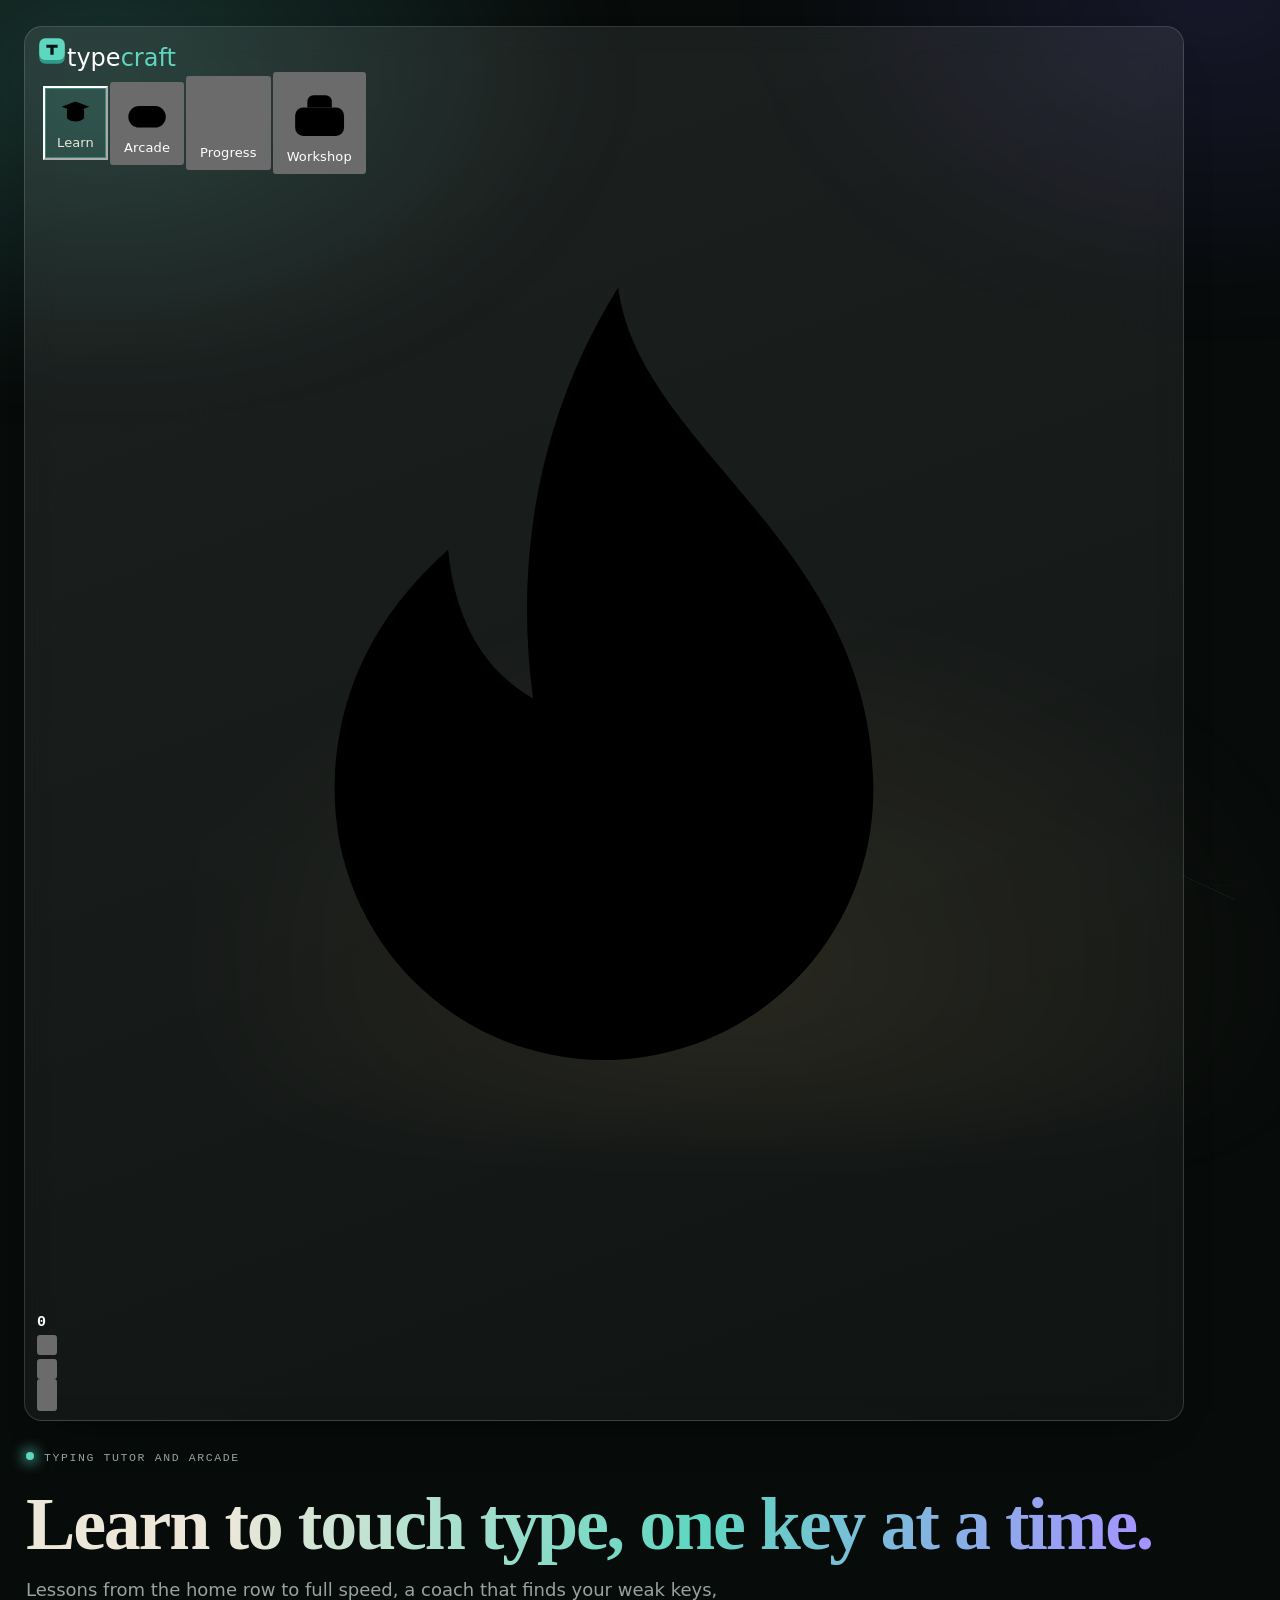
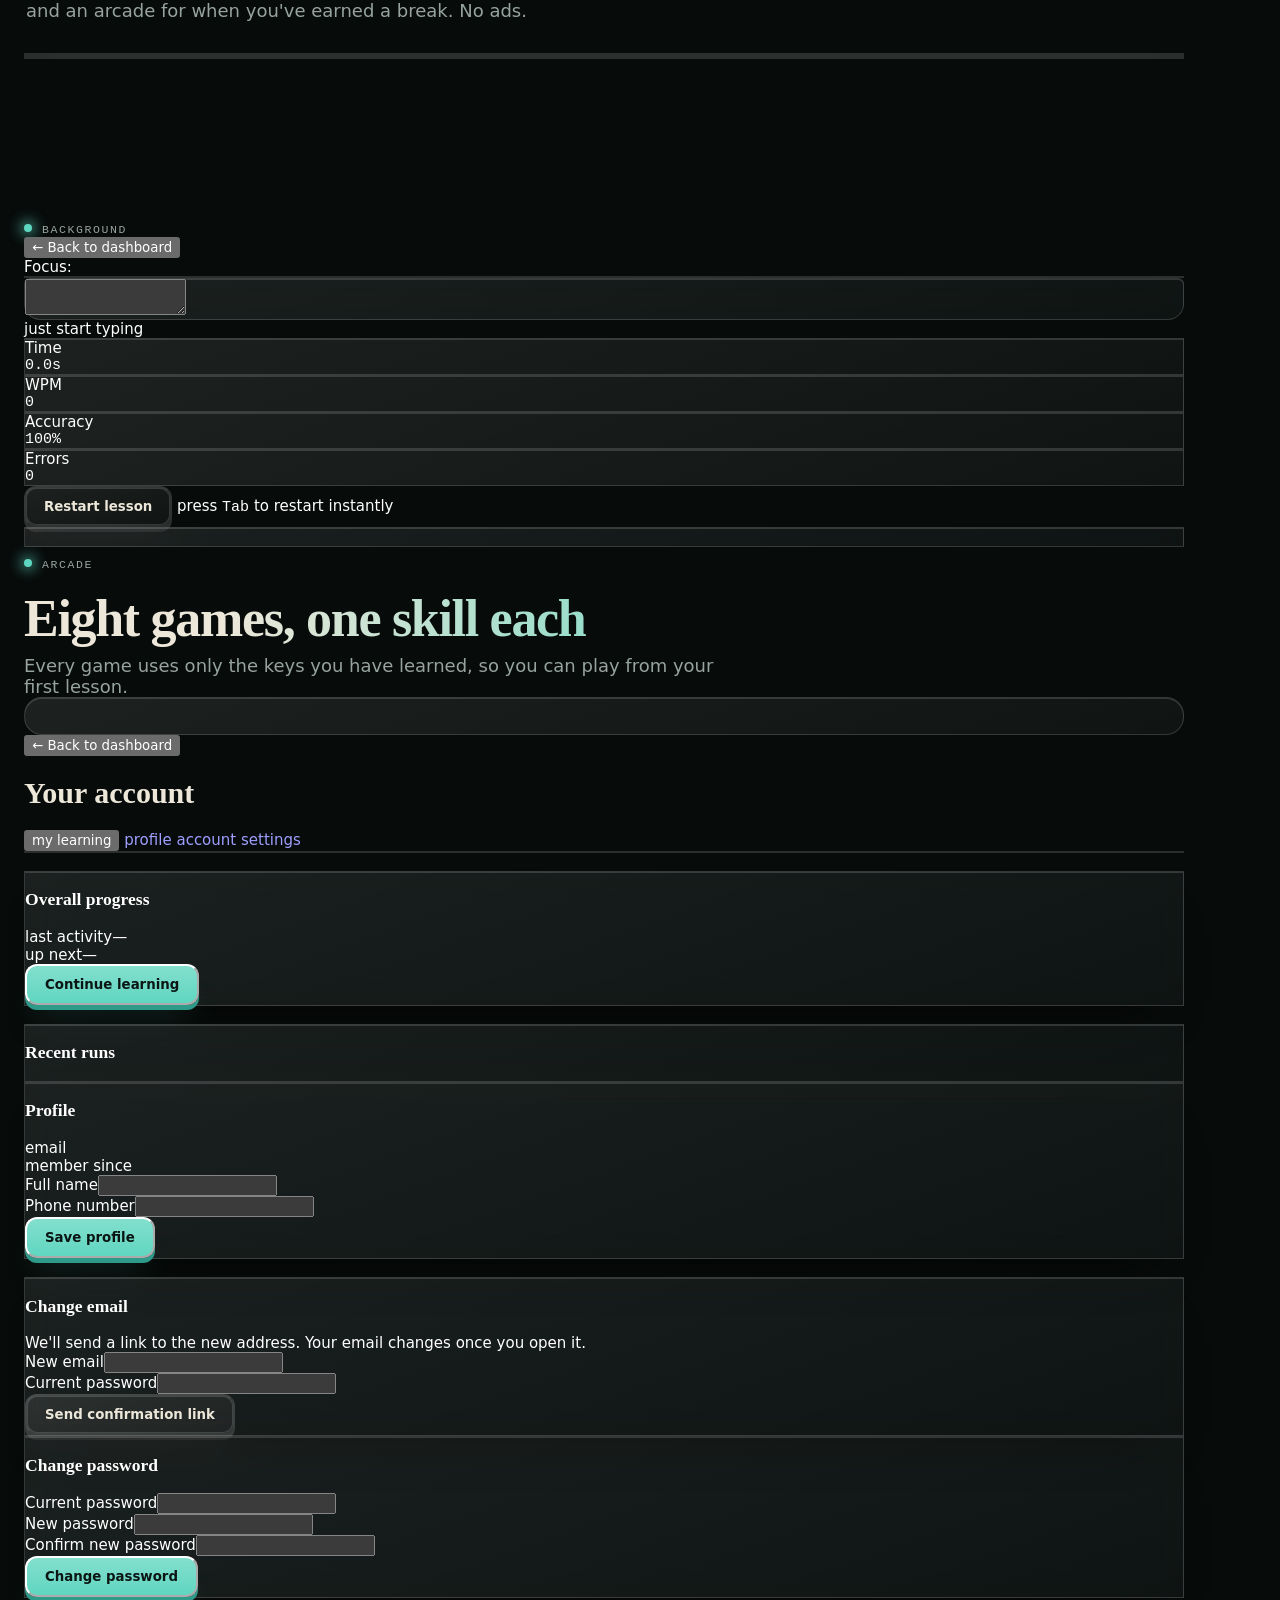
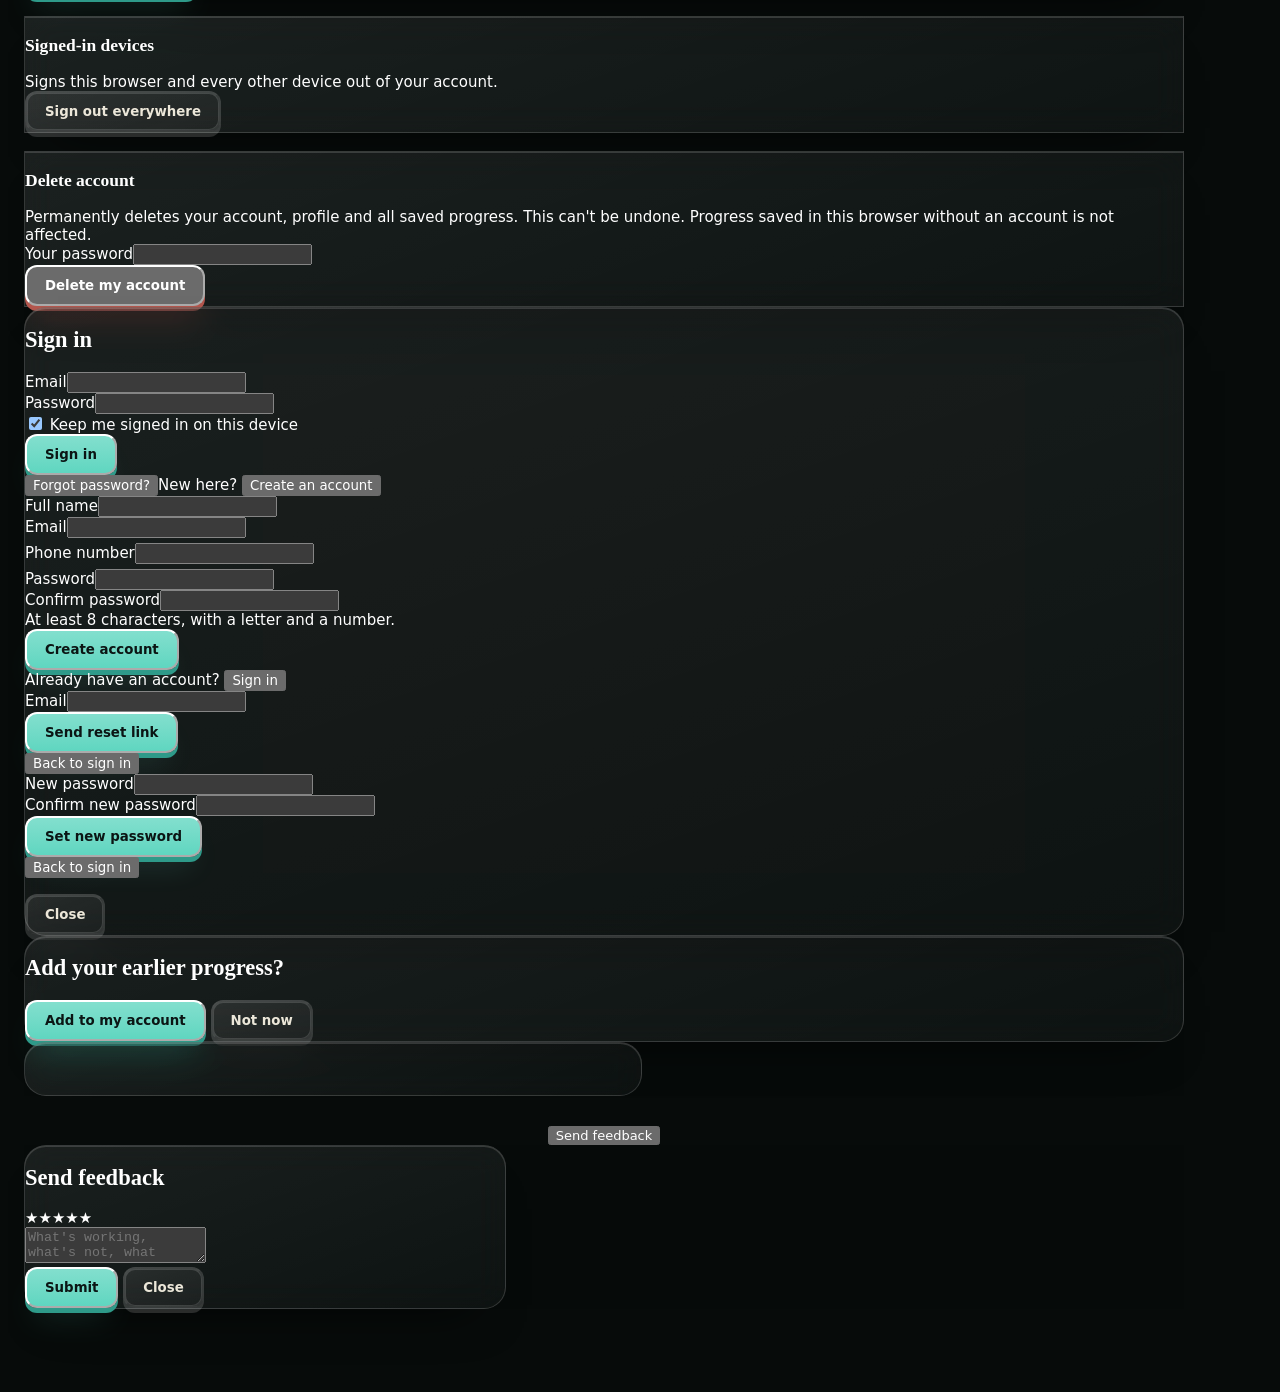
==== commit 0e95de7b: "Share picture, icon files, installable app, Get the app page, phone keyboard note - Share picture: s" ====
--- a/index.html
+++ b/index.html
@@ -4,11 +4,12 @@
 <meta charset="UTF-8">
 <meta name="viewport" content="width=device-width, initial-scale=1.0">
 <title>TypeCraft</title>
-<link rel="icon" type="image/svg+xml" href="data:image/svg+xml,%3Csvg xmlns='http://www.w3.org/2000/svg' viewBox='0 0 40 40'%3E%3Crect x='3' y='7' width='34' height='30' rx='8' fill='%23177a6c'/%3E%3Crect x='3' y='3' width='34' height='29' rx='8' fill='%2345cdb6'/%3E%3Cpath d='M12.5 11.5h15v4.2h-5.3V25h-4.4v-9.3h-5.3z' fill='%230c1615'/%3E%3C/svg%3E">
+<link rel="icon" href="/favicon.ico" sizes="48x48">
+<link rel="icon" href="/icons/favicon.svg" type="image/svg+xml">
 <link rel="preconnect" href="https://fonts.googleapis.com">
 <link rel="preconnect" href="https://fonts.gstatic.com" crossorigin>
 <link href="https://fonts.googleapis.com/css2?family=Fraunces:ital,opsz,wght@0,9..144,400..700;1,9..144,400..700&family=IBM+Plex+Mono:wght@400;500;600&family=IBM+Plex+Sans:wght@400;500;600&display=swap" rel="stylesheet">
-<link rel="manifest" href="manifest.webmanifest">
+<link rel="manifest" href="/manifest.webmanifest">
 <meta name="theme-color" content="#070b0a">
 <link rel="stylesheet" href="css/app.css">
 <link rel="stylesheet" href="css/next.css">
@@ -53,6 +54,7 @@
             <a href="/account/settings" role="menuitem" class="am-link">Account settings</a>
             <div class="am-sep"></div>
             <a href="/account/plans" role="menuitem" class="am-link" id="amPlans">Plans</a>
+            <button role="menuitem" data-install hidden>Install the app</button>
             <div class="am-sep"></div>
             <button id="signOutBtn" role="menuitem">Sign out</button>
           </div>
@@ -62,12 +64,20 @@
 
     <!-- ============ HOME ============ -->
     <div id="homeView">
+      <div class="need-kb kb-share" id="kbShareNote">
+        <span>The lessons and games need a keyboard. TypeCraft is made for a computer: send yourself this link and open it there.</span>
+        <button type="button" class="btn-mini" data-share-link>Send link to my computer</button>
+      </div>
       <section class="home-hero">
         <p class="eyebrow">Typing tutor and arcade</p>
         <h1 class="headline">Learn to touch type, one key at a time.</h1>
         <p class="lede">Lessons from the home row to full speed, a coach that finds your weak keys, and an arcade for when you've earned a break. No ads.</p>
         <div class="home-machine" id="homeMachineSlot"></div>
       </section>
+      <div class="install-card" id="installCard" hidden>
+        <div class="ic-text"><strong>Install TypeCraft on this computer</strong><span>Its own window, one click from your Start menu, taskbar or Dock, and lessons that keep working offline.</span></div>
+        <div class="ic-actions"><button type="button" class="btn-primary-mini" data-install>Install</button><button type="button" class="btn-mini" id="installCardHide">Not now</button></div>
+      </div>
       <div class="home-stats" id="homeStats"></div>
       <div id="placementOffer" class="coach-panel continue-panel" hidden></div>
       <div id="continuePanel" class="coach-panel continue-panel" hidden></div>
--- a/css/next.css
+++ b/css/next.css
@@ -298,3 +298,18 @@
 .account-menu button:hover,.account-menu .am-link:hover{background:var(--raise)}
 .theme-menu .theme-chip{background:var(--raise)}
 a.config-item{text-decoration:none}
+
+/* ---------- install card (home, computers only) and the phone note ---------- */
+[data-install][hidden],.install-card[hidden]{display:none!important}
+.install-card{display:flex;align-items:center;justify-content:space-between;gap:16px;flex-wrap:wrap;margin:0 0 18px;padding:16px 18px;
+  border-radius:16px;background:var(--surface);border:1px solid var(--line-strong);box-shadow:0 18px 40px -26px var(--deep)}
+.ic-text{display:flex;flex-direction:column;gap:4px;min-width:0;flex:1 1 320px}
+.ic-text strong{font:600 15px/1.3 var(--sans);color:var(--text)}
+.ic-text span{font-size:13.5px;line-height:1.45;color:var(--muted)}
+.ic-actions{display:flex;gap:8px}
+.btn-primary-mini{border:0;border-radius:10px;padding:9px 18px;background:var(--teal);color:var(--teal-ink);font:600 13.5px/1 var(--sans);cursor:pointer}
+.btn-primary-mini:hover{background:var(--teal-deep);color:#fff}
+.btn-mini{border:1px solid var(--line-strong);border-radius:10px;padding:8px 14px;background:transparent;color:var(--text);font:500 13px/1 var(--sans);cursor:pointer}
+.btn-mini:hover{background:var(--raise)}
+.need-kb.kb-share{align-items:center;gap:12px;flex-wrap:wrap;margin:0 0 16px}
+@media (hover:none) and (pointer:coarse){ .need-kb.kb-share{display:flex} }
